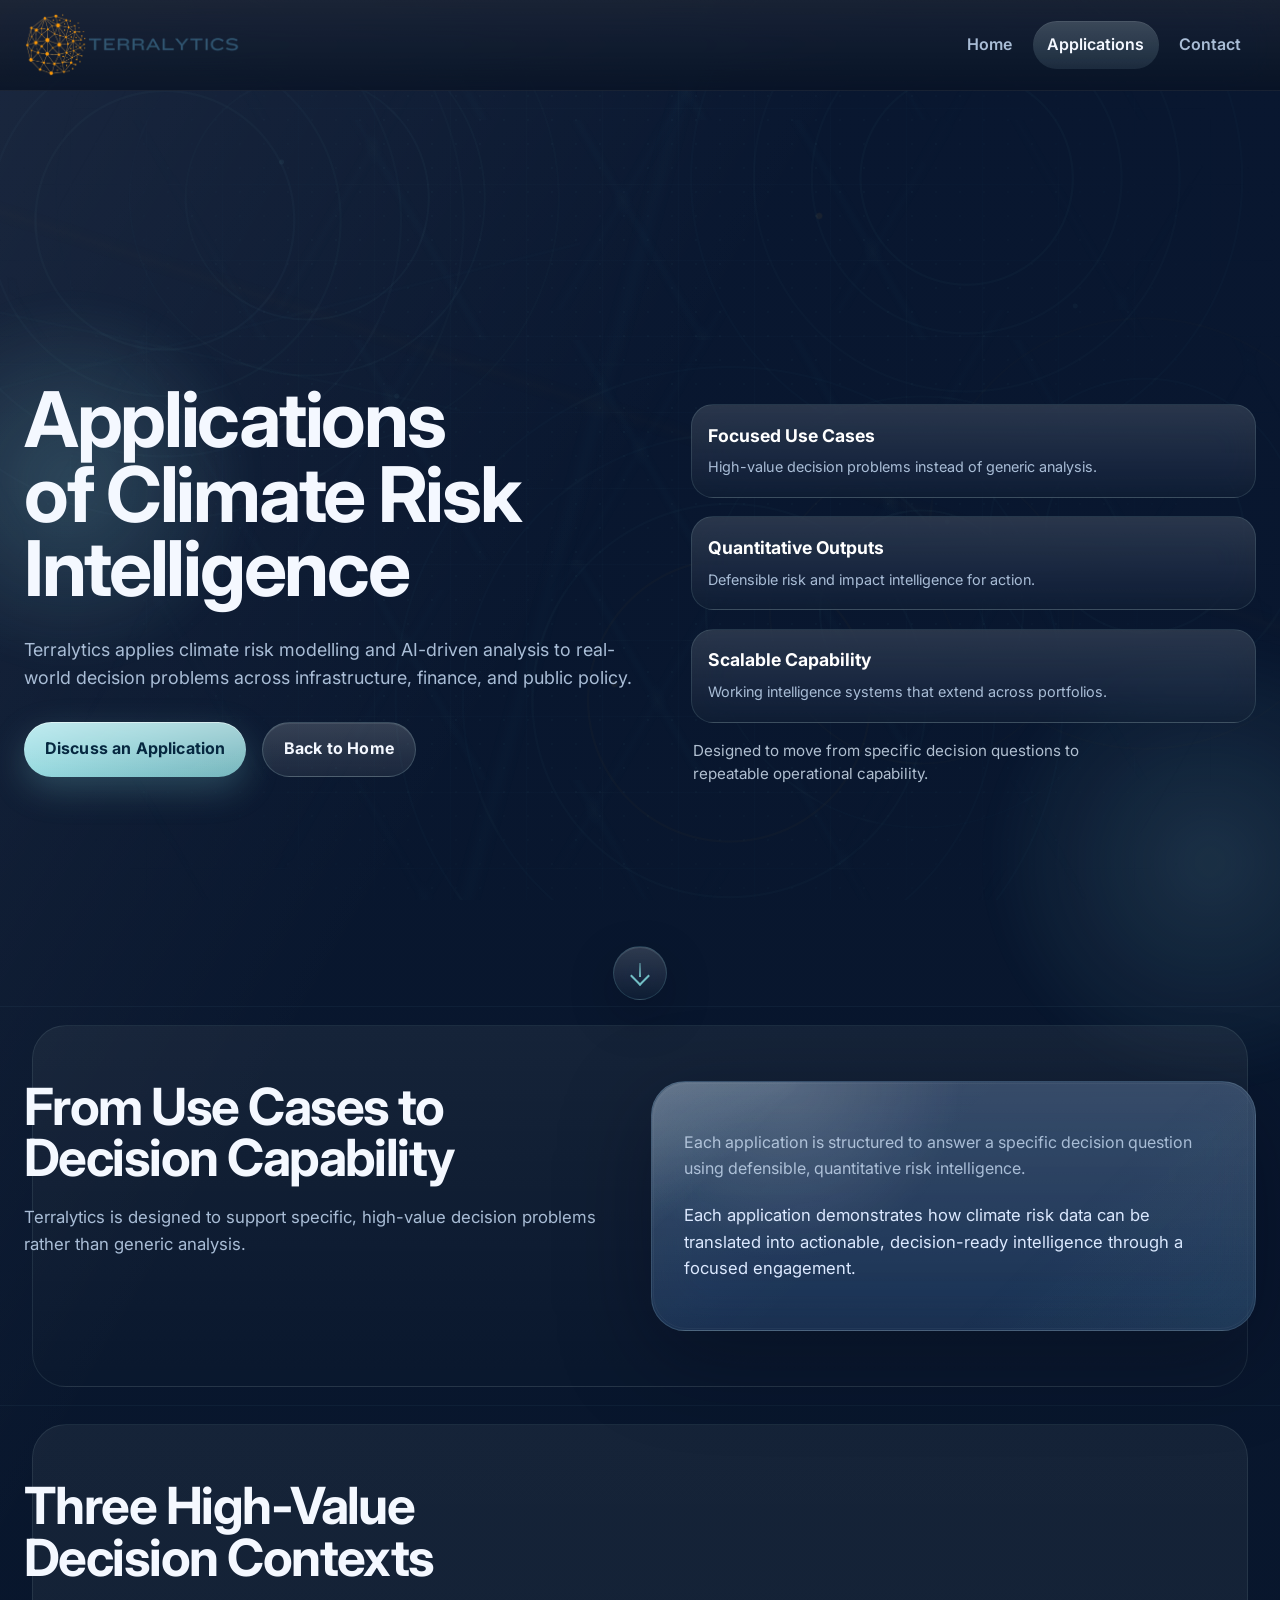
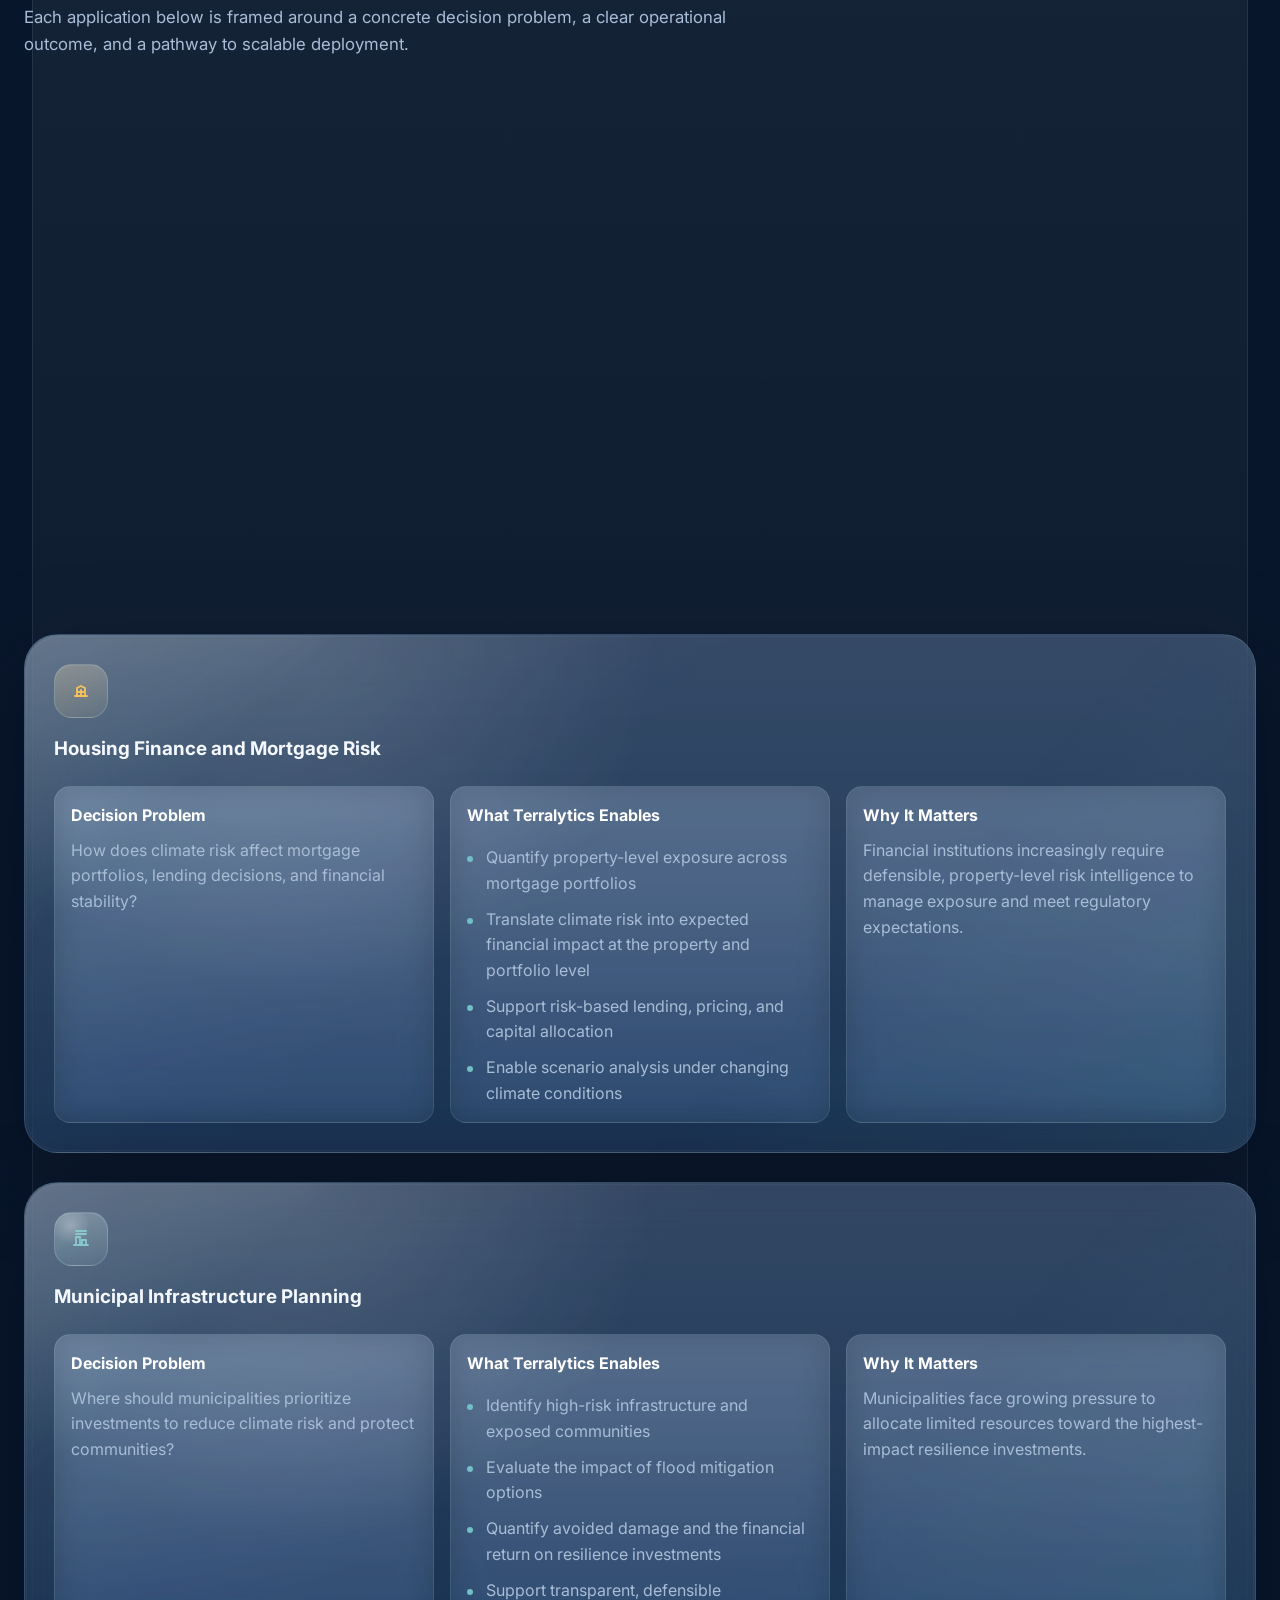
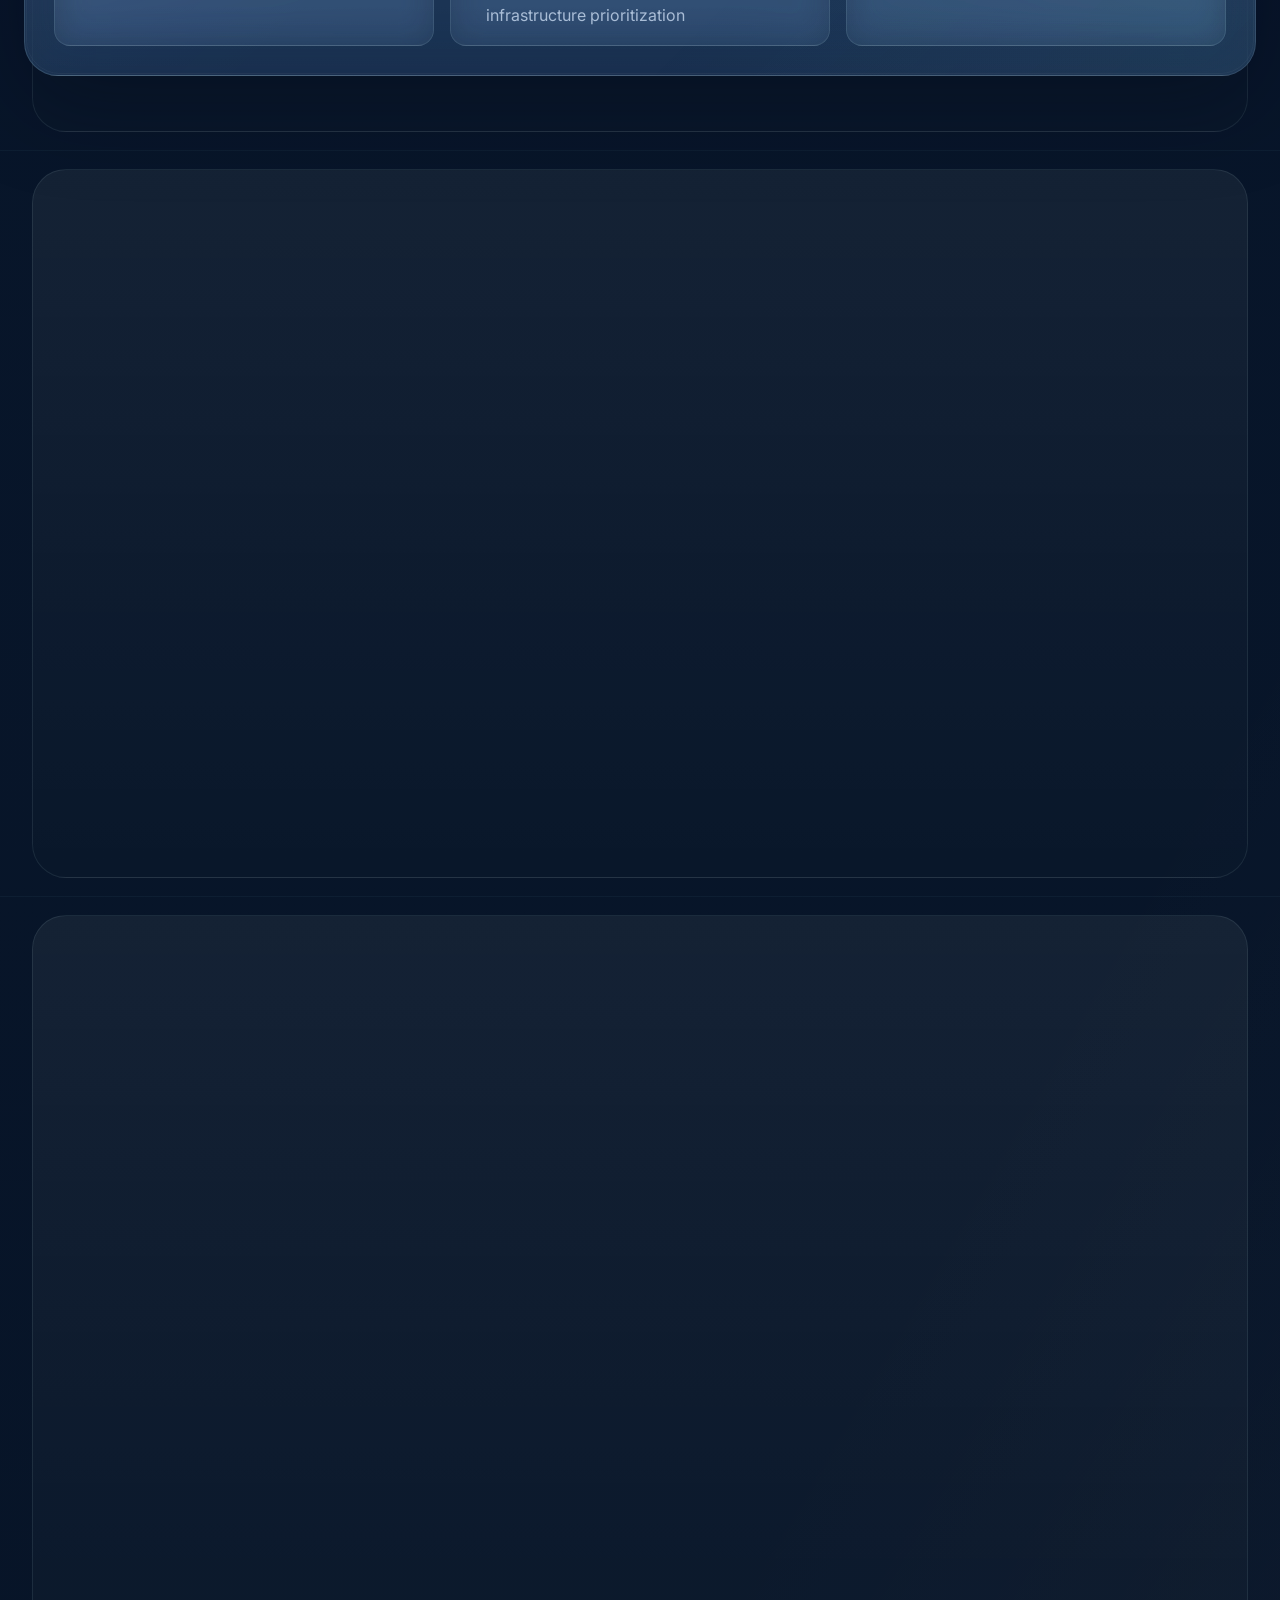
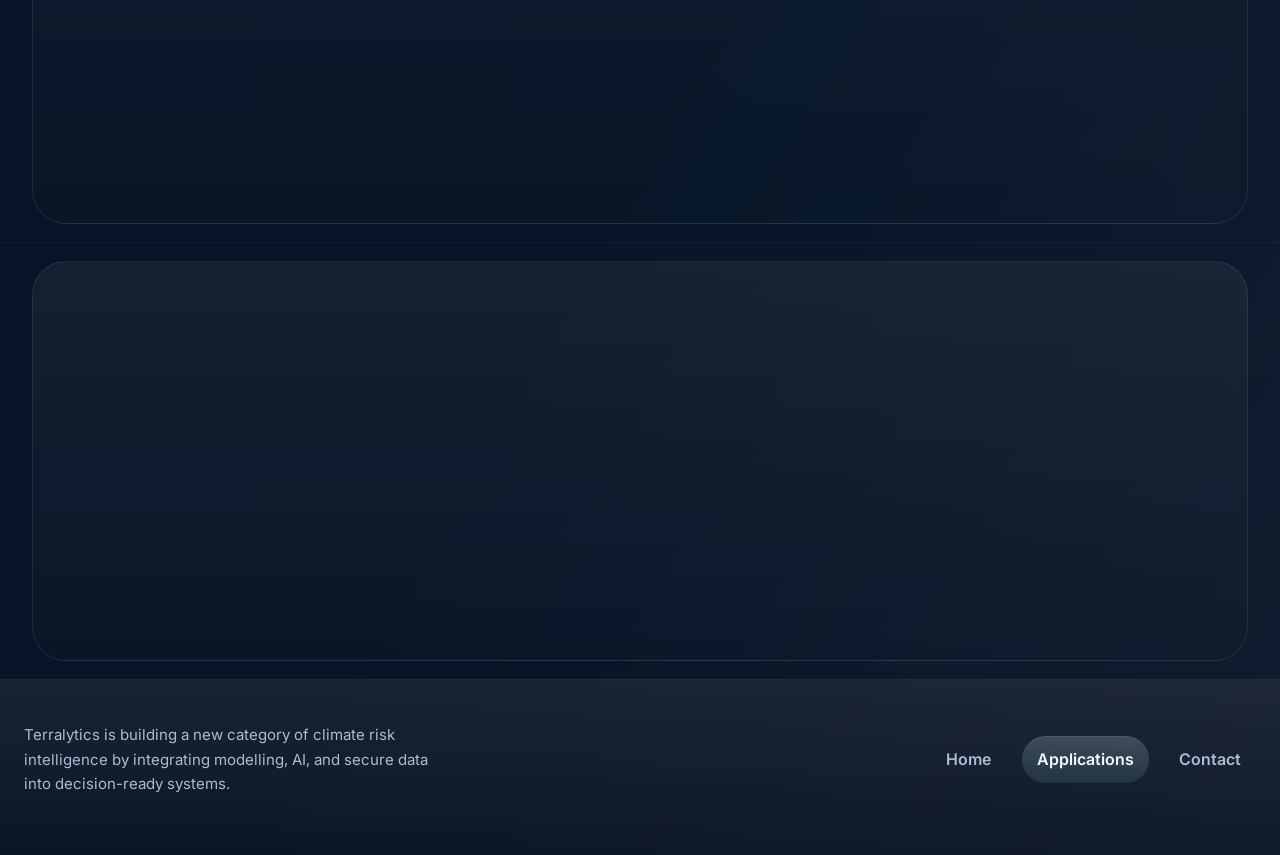
==== applications.html @ a2aeebab "Update site structure" ====
<!DOCTYPE html>
<html lang="en">
  <head>
    <meta charset="UTF-8" />
    <meta name="viewport" content="width=device-width, initial-scale=1.0" />
    <title>Terralytics | Applications</title>
    <meta
      name="description"
      content="Applications of climate risk intelligence across infrastructure, finance, and public policy."
    />
    <link rel="preconnect" href="https://fonts.googleapis.com" />
    <link rel="preconnect" href="https://fonts.gstatic.com" crossorigin />
    <link
      href="https://fonts.googleapis.com/css2?family=Inter:wght@400;500;600;700;800&display=swap"
      rel="stylesheet"
    />
    <link rel="stylesheet" href="assets/css/style.css" />
  </head>
  <body data-page="applications">
    <div class="page-shell">
      <div data-site-header></div>
      <main id="main-content">
        <section class="section hero">
          <div class="container hero-grid applications-hero-grid">
            <div class="hero-copy stack-lg reveal">
              <h1 class="section-title wide">Applications of Climate Risk Intelligence</h1>
              <p class="lead hero-lede">
                Terralytics applies climate risk modelling and AI-driven analysis to real-world decision
                problems across infrastructure, finance, and public policy.
              </p>
              <div class="button-row">
                <a class="cta-button" href="contact.html">Discuss an Application</a>
                <a class="secondary-button" href="index.html">Back to Home</a>
              </div>
            </div>
            <div class="applications-bubble-stack reveal" aria-label="Applications overview">
              <div class="applications-bubble-list">
                <article class="hero-stat applications-bubble applications-bubble-primary">
                  <strong>Focused Use Cases</strong>
                  <span>High-value decision problems instead of generic analysis.</span>
                </article>
                <article class="hero-stat applications-bubble">
                  <strong>Quantitative Outputs</strong>
                  <span>Defensible risk and impact intelligence for action.</span>
                </article>
                <article class="hero-stat applications-bubble">
                  <strong>Scalable Capability</strong>
                  <span>Working intelligence systems that extend across portfolios.</span>
                </article>
              </div>
              <div class="applications-bubble-footer">
                <p class="applications-hero-caption">
                  Designed to move from specific decision questions to repeatable operational capability.
                </p>
              </div>
            </div>
          </div>
          <a class="scroll-cue" href="#applications-detail" aria-label="Scroll to explore more content"></a>
        </section>

        <section class="section" id="applications-detail">
          <div class="container grid-2">
            <div class="stack-md reveal">
              <h2 class="section-title wide">From Use Cases to Decision Capability</h2>
              <p class="section-subtitle">
                Terralytics is designed to support specific, high-value decision problems rather than
                generic analysis.
              </p>
            </div>
            <div class="panel reveal stack-md">
              <p class="copy">
                Each application is structured to answer a specific decision question using defensible,
                quantitative risk intelligence.
              </p>
              <p class="highlight-line">
                Each application demonstrates how climate risk data can be translated into actionable,
                decision-ready intelligence through a focused engagement.
              </p>
            </div>
          </div>
        </section>

        <section class="section">
          <div class="container stack-lg">
            <div class="stack-md reveal">
              <h2 class="section-title wide">Three High-Value Decision Contexts</h2>
              <p class="section-subtitle">
                Each application below is framed around a concrete decision problem, a clear operational
                outcome, and a pathway to scalable deployment.
              </p>
            </div>

            <article class="card application-block reveal" id="application-cases">
              <div class="card-icon" aria-hidden="true">
                <svg viewBox="0 0 24 24">
                  <path d="M12 4l7 3v5c0 4.5-2.8 7.2-7 8.8C7.8 19.2 5 16.5 5 12V7z" />
                  <path d="M9 12l2 2 4-4" />
                </svg>
              </div>
              <h3>Arctic Defence Infrastructure</h3>
              <div class="application-meta">
                <div class="meta-panel">
                  <strong>Decision Problem</strong>
                  <p>How exposed are critical northern assets to climate risk, and where should resilience investments be prioritized?</p>
                </div>
                <div class="meta-panel">
                  <strong>What Terralytics Enables</strong>
                  <ul>
                    <li>Assess climate and flood risk to defence infrastructure such as airstrips, radar, and logistics assets</li>
                    <li>Quantify expected damage and operational disruption</li>
                    <li>Evaluate the impact of protective measures and infrastructure upgrades</li>
                    <li>Prioritize investments based on mission continuity and risk reduction</li>
                  </ul>
                </div>
                <div class="meta-panel">
                  <strong>Why It Matters</strong>
                  <p>Climate risk directly affects operational readiness and the reliability of northern infrastructure.</p>
                </div>
              </div>
            </article>

            <article class="card application-block reveal">
              <div class="card-icon" aria-hidden="true">
                <svg viewBox="0 0 24 24">
                  <path d="M6 17h12" />
                  <path d="M8 17V9l4-2 4 2v8" />
                  <path d="M12 11v6" />
                  <path d="M9.5 13h5" />
                </svg>
              </div>
              <h3>Housing Finance and Mortgage Risk</h3>
              <div class="application-meta">
                <div class="meta-panel">
                  <strong>Decision Problem</strong>
                  <p>How does climate risk affect mortgage portfolios, lending decisions, and financial stability?</p>
                </div>
                <div class="meta-panel">
                  <strong>What Terralytics Enables</strong>
                  <ul>
                    <li>Quantify property-level exposure across mortgage portfolios</li>
                    <li>Translate climate risk into expected financial impact at the property and portfolio level</li>
                    <li>Support risk-based lending, pricing, and capital allocation</li>
                    <li>Enable scenario analysis under changing climate conditions</li>
                  </ul>
                </div>
                <div class="meta-panel">
                  <strong>Why It Matters</strong>
                  <p>Financial institutions increasingly require defensible, property-level risk intelligence to manage exposure and meet regulatory expectations.</p>
                </div>
              </div>
            </article>

            <article class="card application-block reveal">
              <div class="card-icon" aria-hidden="true">
                <svg viewBox="0 0 24 24">
                  <path d="M5 18h14" />
                  <path d="M7 18v-8h4v8" />
                  <path d="M13 18v-5h4v5" />
                  <path d="M7 7h10" />
                  <path d="M7 4h10" />
                </svg>
              </div>
              <h3>Municipal Infrastructure Planning</h3>
              <div class="application-meta">
                <div class="meta-panel">
                  <strong>Decision Problem</strong>
                  <p>Where should municipalities prioritize investments to reduce climate risk and protect communities?</p>
                </div>
                <div class="meta-panel">
                  <strong>What Terralytics Enables</strong>
                  <ul>
                    <li>Identify high-risk infrastructure and exposed communities</li>
                    <li>Evaluate the impact of flood mitigation options</li>
                    <li>Quantify avoided damage and the financial return on resilience investments</li>
                    <li>Support transparent, defensible infrastructure prioritization</li>
                  </ul>
                </div>
                <div class="meta-panel">
                  <strong>Why It Matters</strong>
                  <p>Municipalities face growing pressure to allocate limited resources toward the highest-impact resilience investments.</p>
                </div>
              </div>
            </article>
          </div>
        </section>

        <section class="section">
          <div class="container grid-2">
            <div class="stack-md reveal">
              <h2 class="section-title wide">Delivered Through Focused Engagements</h2>
              <p class="section-subtitle">
                Each application is implemented through a 90-day engagement designed to demonstrate a
                working decision-support capability.
              </p>
            </div>
            <div class="panel reveal">
              <div class="timeline-step">
                <div class="card-icon" aria-hidden="true">
                  <svg viewBox="0 0 24 24">
                    <path d="M5 12h14" />
                    <path d="M14 7l5 5-5 5" />
                  </svg>
                </div>
                <h3>Typical Structure</h3>
                <ul>
                  <li>Define a specific decision problem</li>
                  <li>Integrate relevant datasets including hazard, assets, and infrastructure</li>
                  <li>Generate risk and impact outputs</li>
                  <li>Deliver scenario analysis and decision-ready insights</li>
                </ul>
              </div>
              <div class="divider" style="margin: 1.4rem 0;"></div>
              <p class="copy"><strong style="color: white;">Output:</strong> A repeatable intelligence capability that can be scaled across portfolios, regions, or asset classes.</p>
              <p class="copy" style="margin-top: 1rem;">
                This moves organizations from analysis to implementation by embedding risk intelligence
                directly into planning and investment processes.
              </p>
            </div>
          </div>
        </section>

        <section class="section">
          <div class="container stack-lg">
            <div class="stack-md reveal">
              <h2 class="section-title wide">Extensible Across Sectors</h2>
              <p class="section-subtitle">
                The Terralytics platform can be applied wherever climate risk affects financial exposure or
                operational resilience.
              </p>
            </div>
            <div class="grid-3">
              <article class="card audience-card reveal">
                <h3>Insurance and Portfolio Management</h3>
                <p>Support underwriting, accumulation management, and portfolio oversight with defensible exposure intelligence.</p>
              </article>
              <article class="card audience-card reveal">
                <h3>Utility and Energy Infrastructure</h3>
                <p>Strengthen planning for critical networks, infrastructure resilience, and capital prioritization.</p>
              </article>
              <article class="card audience-card reveal">
                <h3>Real Estate Investment and Development</h3>
                <p>Bring property-level climate risk insight into investment, acquisition, and development decisions.</p>
              </article>
              <article class="card audience-card reveal">
                <h3>Federal Risk Assessment and Disclosure</h3>
                <p>Translate climate exposure into repeatable intelligence for public-sector assessment and disclosure workflows.</p>
              </article>
              <article class="card audience-card reveal">
                <h3>Emergency Management and Resilience Planning</h3>
                <p>Help organizations prioritize resilience interventions and planning actions where exposure is highest.</p>
              </article>
            </div>
            <div class="panel reveal">
              <p class="copy">
                The same underlying capability can be adapted wherever climate risk affects assets,
                portfolios, infrastructure systems, or mission-critical operations.
              </p>
            </div>
          </div>
        </section>

        <section class="section compact">
          <div class="container">
            <div class="panel cta-band reveal">
              <div class="stack-md">
                <h2 class="section-title wide">Identify Your Application</h2>
                <p class="section-subtitle">
                  Terralytics works with partners to define and deliver applications tailored to their
                  specific decision needs.
                </p>
                <div class="button-row">
                  <a class="cta-button" href="contact.html">Discuss an Application</a>
                  <a class="text-link" href="index.html">Return home</a>
                </div>
              </div>
            </div>
          </div>
        </section>
      </main>
      <div data-site-footer></div>
    </div>
    <script type="module" src="assets/js/main.js"></script>
  </body>
</html>
---- assets/css/style.css ----
:root {
  --bg: #0a1d3b;
  --bg-deep: #08152d;
  --bg-soft: rgba(16, 38, 74, 0.72);
  --surface: rgba(25, 58, 103, 0.42);
  --surface-strong: rgba(14, 34, 66, 0.72);
  --surface-light: rgba(114, 191, 197, 0.12);
  --border: rgba(198, 241, 244, 0.18);
  --border-strong: rgba(198, 241, 244, 0.3);
  --text: #f4f8ff;
  --muted: #a9bdd6;
  --primary: #72bfc5;
  --secondary: #22c55e;
  --highlight: #f5b83e;
  --shadow: 0 26px 90px rgba(0, 7, 20, 0.34);
  --shadow-soft: 0 16px 48px rgba(0, 7, 20, 0.22);
  --radius-lg: 34px;
  --radius-md: 24px;
  --radius-sm: 18px;
  --container: 1320px;
  --header-height: 90px;
  --transition: 240ms ease;
}

* {
  box-sizing: border-box;
}

html {
  scroll-behavior: smooth;
}

body {
  margin: 0;
  min-width: 320px;
  color: var(--text);
  background:
    radial-gradient(circle at 10% 12%, rgba(155, 235, 240, 0.34), transparent 0 22%),
    radial-gradient(circle at 82% 8%, rgba(245, 184, 62, 0.18), transparent 0 18%),
    radial-gradient(circle at 88% 82%, rgba(114, 191, 197, 0.16), transparent 0 22%),
    radial-gradient(circle at 54% 42%, rgba(255, 255, 255, 0.08), transparent 0 32%),
    radial-gradient(circle at 24% 76%, rgba(114, 191, 197, 0.1), transparent 0 26%),
    linear-gradient(120deg, rgba(255, 255, 255, 0.07) 0, transparent 20%, transparent 76%, rgba(255, 255, 255, 0.035) 100%),
    linear-gradient(180deg, #091730 0%, #08162b 44%, #071427 100%);
  font-family: "Inter", "Segoe UI", sans-serif;
  line-height: 1.6;
}

body::before {
  content: "";
  position: fixed;
  inset: 0;
  pointer-events: none;
  background-image:
    linear-gradient(rgba(114, 191, 197, 0.036) 1px, transparent 1px),
    linear-gradient(90deg, rgba(114, 191, 197, 0.036) 1px, transparent 1px),
    radial-gradient(circle, rgba(114, 191, 197, 0.05) 1.2px, transparent 1.2px),
    linear-gradient(60deg, transparent 0 47%, rgba(114, 191, 197, 0.03) 50%, transparent 53%),
    linear-gradient(120deg, transparent 0 47%, rgba(114, 191, 197, 0.024) 50%, transparent 53%),
    radial-gradient(circle at 24% 22%, transparent 0 120px, rgba(114, 191, 197, 0.07) 121px 122px, transparent 123px 176px, rgba(114, 191, 197, 0.055) 177px 178px, transparent 179px 250px, rgba(114, 191, 197, 0.04) 251px 252px, transparent 253px),
    radial-gradient(circle at 72% 68%, transparent 0 100px, rgba(114, 191, 197, 0.06) 101px 102px, transparent 103px 150px, rgba(245, 184, 62, 0.035) 151px 152px, transparent 153px 214px, rgba(114, 191, 197, 0.04) 215px 216px, transparent 217px);
  background-size: 76px 76px, 76px 76px, 24px 24px, 220px 220px, 280px 280px, auto, auto;
  background-position: center, center, 12px 12px, center, center, center, center;
  mask-image: radial-gradient(circle at center, black 46%, transparent 92%);
  opacity: 0.62;
  animation: ambientGridDrift 30s linear infinite;
}

body::after {
  content: "";
  position: fixed;
  inset: 0;
  pointer-events: none;
  background:
    radial-gradient(circle at 18% 24%, rgba(195, 243, 246, 0.18), transparent 0 16%),
    radial-gradient(circle at 72% 20%, rgba(170, 234, 240, 0.16), transparent 0 18%),
    radial-gradient(circle at 68% 72%, rgba(245, 184, 62, 0.1), transparent 0 12%),
    radial-gradient(circle at 48% 50%, rgba(255, 255, 255, 0.06), transparent 0 20%),
    radial-gradient(circle at 34% 78%, rgba(114, 191, 197, 0.08), transparent 0 16%);
  mix-blend-mode: screen;
  opacity: 1;
  animation: ambientGlowFloat 18s ease-in-out infinite alternate;
}

img {
  max-width: 100%;
  display: block;
}

a {
  color: inherit;
  text-decoration: none;
}

a:focus-visible,
button:focus-visible,
input:focus-visible,
textarea:focus-visible,
select:focus-visible {
  outline: 2px solid rgba(114, 191, 197, 0.92);
  outline-offset: 3px;
}

button,
input,
textarea,
select {
  font: inherit;
}

.page-shell {
  position: relative;
  overflow: clip;
}

.page-shell::before,
.page-shell::after {
  content: "";
  position: absolute;
  inset: auto;
  pointer-events: none;
  border-radius: 999px;
  filter: blur(18px);
  opacity: 0.9;
}

.page-shell::before {
  top: 180px;
  left: -120px;
  width: 380px;
  height: 380px;
  background: radial-gradient(circle, rgba(155, 235, 240, 0.22), transparent 70%);
  animation: ambientOrbFloat 16s ease-in-out infinite alternate;
}

.page-shell::after {
  right: -160px;
  top: 520px;
  width: 460px;
  height: 460px;
  background: radial-gradient(circle, rgba(155, 235, 240, 0.14), transparent 72%);
  animation: ambientOrbFloatReverse 20s ease-in-out infinite alternate;
}

.page-shell .ambient-climate {
  position: fixed;
  inset: 0;
  z-index: 0;
  pointer-events: none;
  overflow: hidden;
}

.ambient-climate::before,
.ambient-climate::after {
  content: "";
  position: absolute;
  inset: 0;
}

.ambient-climate::before {
  opacity: 0.38;
  background-image:
    radial-gradient(circle at 18% 28%, transparent 0 110px, rgba(114, 191, 197, 0.1) 111px 112px, transparent 113px 150px, rgba(114, 191, 197, 0.09) 151px 152px, transparent 153px 202px, rgba(114, 191, 197, 0.08) 203px 204px, transparent 205px 256px, rgba(114, 191, 197, 0.07) 257px 258px, transparent 259px),
    radial-gradient(circle at 72% 24%, transparent 0 90px, rgba(114, 191, 197, 0.09) 91px 92px, transparent 93px 132px, rgba(114, 191, 197, 0.08) 133px 134px, transparent 135px 182px, rgba(114, 191, 197, 0.07) 183px 184px, transparent 185px 236px, rgba(114, 191, 197, 0.06) 237px 238px, transparent 239px),
    radial-gradient(circle at 56% 74%, transparent 0 120px, rgba(245, 184, 62, 0.07) 121px 122px, transparent 123px 168px, rgba(114, 191, 197, 0.08) 169px 170px, transparent 171px 228px, rgba(114, 191, 197, 0.06) 229px 230px, transparent 231px 286px, rgba(114, 191, 197, 0.06) 287px 288px, transparent 289px),
    radial-gradient(circle at 84% 58%, transparent 0 84px, rgba(114, 191, 197, 0.08) 85px 86px, transparent 87px 132px, rgba(114, 191, 197, 0.06) 133px 134px, transparent 135px 184px, rgba(245, 184, 62, 0.04) 185px 186px, transparent 187px),
    linear-gradient(105deg, transparent 0 46%, rgba(114, 191, 197, 0.05) 47%, transparent 48% 100%),
    linear-gradient(18deg, transparent 0 51%, rgba(245, 184, 62, 0.035) 52%, transparent 53% 100%);
  transform: scale(1.16);
  animation: contourDrift 28s ease-in-out infinite alternate;
}

.ambient-climate::after {
  opacity: 0.3;
  background-image:
    radial-gradient(circle at 22% 18%, rgba(114, 191, 197, 0.24) 0 2px, transparent 3px),
    radial-gradient(circle at 31% 44%, rgba(114, 191, 197, 0.18) 0 2px, transparent 3px),
    radial-gradient(circle at 64% 24%, rgba(245, 184, 62, 0.22) 0 2.4px, transparent 4px),
    radial-gradient(circle at 74% 58%, rgba(114, 191, 197, 0.18) 0 2px, transparent 3px),
    radial-gradient(circle at 48% 76%, rgba(245, 184, 62, 0.2) 0 2.4px, transparent 4px),
    radial-gradient(circle at 84% 34%, rgba(114, 191, 197, 0.16) 0 2px, transparent 3px),
    linear-gradient(12deg, transparent 0 26%, rgba(114, 191, 197, 0.08) 26.4%, transparent 26.9%, transparent 100%),
    linear-gradient(-14deg, transparent 0 46%, rgba(114, 191, 197, 0.06) 46.4%, transparent 46.9%, transparent 100%),
    linear-gradient(0deg, transparent 0 49%, rgba(114, 191, 197, 0.045) 49.4%, transparent 49.8%, transparent 100%);
  background-size: auto, auto, auto, auto, auto, auto, 460px 460px, 580px 580px, 720px 720px;
  background-repeat: no-repeat;
  animation: topoSweep 22s linear infinite;
}

.container {
  width: min(calc(100% - 3rem), var(--container));
  margin: 0 auto;
}

.section {
  position: relative;
  padding: 74px 0;
}

.section.compact {
  padding: 60px 0;
}

.section:first-of-type {
  padding-top: calc(var(--header-height) + 10px);
}

.section + .section {
  border-top: 1px solid rgba(114, 191, 197, 0.06);
}

.section .container {
  position: relative;
  z-index: 1;
}

.section:not(.hero):not(.contact-page-intro)::before {
  content: "";
  position: absolute;
  inset: 18px 2rem;
  border-radius: 34px;
  background:
    linear-gradient(180deg, rgba(255, 255, 255, 0.06), rgba(255, 255, 255, 0.012)),
    rgba(7, 19, 38, 0.12);
  border: 1px solid rgba(198, 241, 244, 0.09);
  pointer-events: none;
}

.eyebrow {
  display: inline-flex;
  align-items: center;
  gap: 0.65rem;
  margin-bottom: 1rem;
  color: var(--primary);
  font-size: 0.82rem;
  font-weight: 700;
  letter-spacing: 0.16em;
  text-transform: uppercase;
}

.eyebrow::before {
  content: "";
  width: 42px;
  height: 1px;
  background: linear-gradient(90deg, transparent, var(--highlight));
}

.section-title {
  margin: 0;
  max-width: 12ch;
  font-size: clamp(2rem, 4vw, 3.6rem);
  line-height: 1;
  letter-spacing: -0.03em;
}

.section-title.wide {
  max-width: 16ch;
}

.section-subtitle,
.lead,
.copy,
.list {
  color: var(--muted);
}

.section-subtitle,
.lead {
  max-width: 66ch;
  font-size: 1.05rem;
}

.copy {
  font-size: 1rem;
}

.grid-2,
.grid-3,
.grid-4 {
  display: grid;
  gap: 1.4rem;
}

.grid-2 {
  grid-template-columns: repeat(2, minmax(0, 1fr));
}

.grid-3 {
  grid-template-columns: repeat(3, minmax(0, 1fr));
}

.grid-4 {
  grid-template-columns: repeat(4, minmax(0, 1fr));
}

.stack-sm > * + * {
  margin-top: 0.9rem;
}

.stack-md > * + * {
  margin-top: 1.3rem;
}

.stack-lg > * + * {
  margin-top: 1.8rem;
}

.panel,
.card,
.timeline-step,
.contact-form,
.visual-panel {
  position: relative;
  background:
    linear-gradient(180deg, rgba(255, 255, 255, 0.14), rgba(255, 255, 255, 0.03)),
    linear-gradient(135deg, rgba(175, 236, 241, 0.07), rgba(255, 255, 255, 0.015) 42%, rgba(255, 255, 255, 0.02)),
    var(--surface);
  border: 1px solid rgba(198, 241, 244, 0.14);
  border-radius: var(--radius-lg);
  box-shadow: var(--shadow);
  backdrop-filter: blur(28px) saturate(140%);
  -webkit-backdrop-filter: blur(28px) saturate(140%);
  transition:
    transform var(--transition),
    border-color var(--transition),
    box-shadow var(--transition),
    background-color var(--transition);
  transform: translate3d(0, 0, 0);
}

.panel::before,
.card::before,
.visual-panel::before {
  content: "";
  position: absolute;
  inset: 0;
  border-radius: inherit;
  background:
    linear-gradient(135deg, rgba(255, 255, 255, 0.18), transparent 18%, transparent 64%, rgba(114, 191, 197, 0.06)),
    radial-gradient(circle at 22% 0%, rgba(255, 255, 255, 0.14), transparent 34%);
  pointer-events: none;
}

.panel::after,
.card::after,
.visual-panel::after {
  content: "";
  position: absolute;
  inset: 1px;
  border-radius: inherit;
  border: 1px solid rgba(255, 255, 255, 0.04);
  pointer-events: none;
}

.card,
.timeline-step,
.contact-form {
  padding: 1.5rem;
}

.panel {
  padding: 2rem;
}

.visual-panel {
  min-height: 100%;
  padding: 2rem;
  overflow: hidden;
}

.divider {
  width: 100%;
  height: 1px;
  background: linear-gradient(90deg, transparent, rgba(245, 184, 62, 0.45), transparent);
}

.button-row {
  display: flex;
  flex-wrap: wrap;
  gap: 1rem;
}

.cta-button,
.secondary-button,
.text-link,
.nav-link,
.application-link {
  transition:
    transform var(--transition),
    border-color var(--transition),
    background-color var(--transition),
    color var(--transition),
    opacity var(--transition),
    box-shadow var(--transition);
}

.cta-button,
.secondary-button {
  display: inline-flex;
  align-items: center;
  justify-content: center;
  min-height: 50px;
  padding: 0.86rem 1.3rem;
  border-radius: 999px;
  font-weight: 700;
  letter-spacing: 0.01em;
}

.cta-button {
  color: #062840;
  background:
    linear-gradient(180deg, rgba(255, 255, 255, 0.4), rgba(255, 255, 255, 0.08)),
    linear-gradient(135deg, rgba(153, 227, 233, 0.98), rgba(114, 191, 197, 0.9));
  box-shadow:
    inset 0 1px 0 rgba(255, 255, 255, 0.5),
    0 12px 34px rgba(114, 191, 197, 0.28);
}

.cta-button:hover,
.cta-button:focus-visible {
  transform: translateY(-2px);
  box-shadow: 0 16px 34px rgba(114, 191, 197, 0.34);
}

.secondary-button {
  border: 1px solid rgba(198, 241, 244, 0.18);
  background:
    linear-gradient(180deg, rgba(255, 255, 255, 0.14), rgba(255, 255, 255, 0.03)),
    rgba(255, 255, 255, 0.035);
  box-shadow: inset 0 1px 0 rgba(255, 255, 255, 0.08);
  color: var(--text);
}

.secondary-button:hover,
.secondary-button:focus-visible,
.text-link:hover,
.text-link:focus-visible,
.application-link:hover,
.application-link:focus-visible {
  transform: translateY(-2px);
  border-color: rgba(245, 184, 62, 0.42);
  color: white;
}

.text-link,
.application-link {
  display: inline-flex;
  align-items: center;
  gap: 0.55rem;
  color: var(--primary);
  font-weight: 600;
}

.text-link::after,
.application-link::after {
  content: "→";
}

.site-header {
  position: fixed;
  top: 0;
  left: 0;
  right: 0;
  z-index: 50;
  border-bottom: 1px solid transparent;
  background:
    linear-gradient(180deg, rgba(255, 255, 255, 0.08), rgba(255, 255, 255, 0.015)),
    rgba(4, 14, 30, 0.76);
  backdrop-filter: blur(24px) saturate(145%);
  -webkit-backdrop-filter: blur(24px) saturate(145%);
}

.site-header.scrolled {
  border-bottom-color: rgba(114, 191, 197, 0.14);
  background:
    linear-gradient(180deg, rgba(255, 255, 255, 0.08), rgba(255, 255, 255, 0.015)),
    rgba(3, 12, 26, 0.88);
}

.header-inner {
  display: flex;
  align-items: center;
  justify-content: space-between;
  gap: 1rem;
  min-height: var(--header-height);
}

.brand {
  display: inline-flex;
  align-items: center;
  min-width: 0;
}

.brand img {
  width: clamp(132px, 17vw, 220px);
  height: auto;
}

.nav {
  display: flex;
  align-items: center;
  gap: 0.35rem;
}

.nav-link {
  padding: 0.68rem 0.92rem;
  border-radius: 999px;
  color: var(--muted);
  font-weight: 600;
}

.nav-link:hover,
.nav-link:focus-visible,
.nav-link.is-active {
  color: var(--text);
  background:
    linear-gradient(180deg, rgba(255, 255, 255, 0.14), rgba(255, 255, 255, 0.04)),
    rgba(114, 191, 197, 0.08);
  box-shadow: inset 0 1px 0 rgba(255, 255, 255, 0.08);
}

.mobile-toggle {
  display: none;
  width: 48px;
  height: 48px;
  border: 1px solid var(--border);
  border-radius: 14px;
  background: rgba(255, 255, 255, 0.04);
  color: var(--text);
}

.mobile-toggle span {
  display: block;
  width: 18px;
  height: 2px;
  margin: 4px auto;
  background: currentColor;
}

.sr-only {
  position: absolute;
  width: 1px;
  height: 1px;
  padding: 0;
  margin: -1px;
  overflow: hidden;
  clip: rect(0, 0, 0, 0);
  white-space: nowrap;
  border: 0;
}

.mobile-nav {
  display: none;
}

.hero {
  display: flex;
  align-items: stretch;
  min-height: min(860px, calc(100svh - 8px));
  margin-top: calc(var(--header-height) + 22px);
  padding-top: 0;
  padding-bottom: 34px;
  position: relative;
}

.hero-grid {
  display: grid;
  align-items: start;
  grid-template-columns: minmax(0, 1.05fr) minmax(360px, 0.95fr);
  gap: 2.6rem;
  min-height: min(760px, calc(100svh - var(--header-height) - 24px));
  padding-top: 0.35rem;
  position: relative;
}

.hero-copy {
  z-index: 1;
  padding: 0.15rem 0 2rem;
}

.home-hero-grid {
  align-items: center;
}

.home-hero-grid .hero-copy {
  padding-top: 1.2rem;
}

.hero-copy .section-title {
  max-width: 10ch;
  font-size: clamp(3rem, 6vw, 5.4rem);
  line-height: 0.97;
}

.hero-mark {
  display: inline-flex;
  align-items: center;
  gap: 0.9rem;
  margin-bottom: 0.5rem;
}

.hero-mark img {
  width: min(100%, 420px);
}

.hero-visual {
  display: grid;
  gap: 1rem;
  align-content: start;
  min-height: 0;
  padding: 0;
  max-width: 620px;
  margin-left: auto;
}

.hero-signal-stack {
  padding-top: 3.9rem;
}

.hero-visual-stage {
  position: relative;
  min-height: 390px;
  border-radius: 30px;
  box-shadow: var(--shadow);
  border: 1px solid rgba(114, 191, 197, 0.1);
  background:
    linear-gradient(180deg, rgba(255, 255, 255, 0.14), rgba(255, 255, 255, 0.03)),
    linear-gradient(180deg, rgba(255, 255, 255, 0.1), rgba(255, 255, 255, 0.02)),
    rgba(12, 29, 56, 0.26);
  backdrop-filter: blur(28px) saturate(140%);
  -webkit-backdrop-filter: blur(28px) saturate(140%);
  overflow: hidden;
}

.hero-visual::before,
.hero-visual::after,
.hero-visual-stage::before,
.hero-visual-stage::after {
  content: "";
  position: absolute;
  border-radius: 999px;
  filter: blur(8px);
}

.hero-visual::before {
  inset: auto 10% 16% auto;
  width: 180px;
  height: 180px;
  background: radial-gradient(circle, rgba(114, 191, 197, 0.18), transparent 66%);
}

.hero-visual::after {
  inset: 14% auto auto 8%;
  width: 120px;
  height: 120px;
  background: radial-gradient(circle, rgba(245, 184, 62, 0.16), transparent 70%);
}

.hero-visual-stage::before {
  inset: auto auto 8% 10%;
  width: 180px;
  height: 180px;
  background: radial-gradient(circle, rgba(114, 191, 197, 0.14), transparent 68%);
}

.hero-visual-stage::after {
  inset: 16% 10% auto auto;
  width: 140px;
  height: 140px;
  background: radial-gradient(circle, rgba(245, 184, 62, 0.08), transparent 70%);
}

.hero-orbit {
  position: absolute;
  inset: 10% 9%;
  border-radius: 32px;
  border: 1px solid rgba(114, 191, 197, 0.14);
  background:
    linear-gradient(180deg, rgba(114, 191, 197, 0.1), rgba(255, 255, 255, 0.01)),
    radial-gradient(circle at 18% 22%, rgba(245, 184, 62, 0.16), transparent 20%),
    radial-gradient(circle at 72% 74%, rgba(114, 191, 197, 0.14), transparent 24%),
    radial-gradient(circle at 52% 52%, transparent 0 92px, rgba(114, 191, 197, 0.08) 93px 94px, transparent 95px 142px, rgba(114, 191, 197, 0.06) 143px 144px, transparent 145px 196px, rgba(114, 191, 197, 0.05) 197px 198px, transparent 199px),
    rgba(5, 14, 28, 0.34);
  overflow: hidden;
}

.hero-orbit::before {
  content: "";
  position: absolute;
  inset: 8%;
  border-radius: 24px;
  border: 1px solid rgba(114, 191, 197, 0.12);
}

.hero-orbit::after {
  content: "";
  position: absolute;
  inset: 16% auto auto 12%;
  width: 48%;
  height: 48%;
  border-radius: 999px;
  border: 1px solid rgba(114, 191, 197, 0.08);
}

.hero-stat-grid {
  position: relative;
  display: grid;
  gap: 1.15rem;
  max-width: 620px;
  margin-left: auto;
}

.hero-signal-stack .hero-stat-grid {
  width: min(100%, 560px);
}

.home-hero-grid .hero-signal-stack {
  padding-top: 7.25rem;
  width: 100%;
}

.home-hero-grid .hero-stat-grid {
  width: min(100%, 540px);
  gap: 1rem;
}

.hero-signal-card {
  min-height: 0;
}

.applications-hero-visual {
  grid-template-rows: minmax(330px, 1fr) auto;
}

.applications-hero-grid {
  align-items: center;
}

.applications-bubble-stack {
  display: flex;
  flex-direction: column;
  width: min(100%, 680px);
  max-width: 620px;
  margin-left: auto;
  padding: 0.35rem 0;
}

.applications-bubble-list {
  display: grid;
  gap: 1.15rem;
}

.applications-bubble {
  width: 100%;
  min-height: 0;
  padding: 1.3rem 1.45rem 1.35rem;
  border-radius: 36px;
  display: flex;
  flex-direction: column;
  justify-content: center;
}

.applications-bubble:nth-child(1) {
  align-self: stretch;
}

.applications-bubble:nth-child(2) {
  align-self: stretch;
}

.applications-bubble:nth-child(3) {
  align-self: stretch;
}

.applications-bubble-primary {
  min-height: 0;
}

.applications-card-kicker {
  display: inline-block;
  margin-bottom: 0.7rem;
  color: var(--primary);
  font-size: 0.78rem;
  font-weight: 700;
  letter-spacing: 0.14em;
  text-transform: uppercase;
}

.applications-hero-caption {
  margin: 0;
  color: rgba(214, 228, 244, 0.82);
  font-size: 0.95rem;
  line-height: 1.55;
  max-width: 44ch;
}

.applications-bubble-footer {
  margin-top: 1rem;
  padding: 0 0.15rem;
}

.hero-stat {
  min-height: 100%;
  padding: 1.05rem 1rem 1.15rem;
  border-radius: 22px;
  background:
    linear-gradient(180deg, rgba(255, 255, 255, 0.14), rgba(255, 255, 255, 0.03)),
    rgba(8, 21, 40, 0.46);
  border: 1px solid rgba(198, 241, 244, 0.12);
  backdrop-filter: blur(18px) saturate(130%);
  -webkit-backdrop-filter: blur(18px) saturate(130%);
}

.hero-stat strong {
  display: block;
  margin-bottom: 0.35rem;
  color: white;
  font-size: 1.1rem;
}

.hero-stat span {
  color: var(--muted);
  font-size: 0.9rem;
}

.hero-lede {
  max-width: 64ch;
  font-size: 1.12rem;
}

.hero-shell {
  position: relative;
}

.scroll-cue {
  position: absolute;
  left: 50%;
  bottom: 6px;
  z-index: 3;
  width: 54px;
  height: 54px;
  border-radius: 999px;
  border: 1px solid rgba(114, 191, 197, 0.2);
  background:
    linear-gradient(180deg, rgba(255, 255, 255, 0.16), rgba(255, 255, 255, 0.03)),
    rgba(8, 21, 40, 0.36);
  box-shadow:
    inset 0 1px 0 rgba(255, 255, 255, 0.1),
    var(--shadow-soft);
  backdrop-filter: blur(18px) saturate(130%);
  -webkit-backdrop-filter: blur(18px) saturate(130%);
  transform: translateX(-50%);
}

.scroll-cue:hover,
.scroll-cue:focus-visible {
  border-color: rgba(114, 191, 197, 0.4);
  background: rgba(8, 21, 40, 0.82);
}

.scroll-cue::before,
.scroll-cue::after {
  content: "";
  position: absolute;
  left: 50%;
}

.scroll-cue::before {
  top: 16px;
  width: 2px;
  height: 14px;
  background: linear-gradient(180deg, rgba(114, 191, 197, 0.4), rgba(114, 191, 197, 0.95));
  transform: translateX(-50%);
}

.scroll-cue::after {
  top: 22px;
  width: 12px;
  height: 12px;
  border-right: 2px solid var(--primary);
  border-bottom: 2px solid var(--primary);
  transform: translateX(-50%) rotate(45deg);
  animation: bounceDown 1.5s infinite;
}

@keyframes bounceDown {
  0%,
  20%,
  50%,
  80%,
  100% {
    transform: translateX(-50%) rotate(45deg) translateY(0);
  }

  40% {
    transform: translateX(-50%) rotate(45deg) translateY(4px);
  }

  60% {
    transform: translateX(-50%) rotate(45deg) translateY(2px);
  }
}

@keyframes ambientGridDrift {
  from {
    background-position: center, center, 12px 12px, center, center;
  }

  to {
    background-position: 24px 18px, 24px 18px, 36px 24px, 40px 0, -28px 32px;
  }
}

@keyframes ambientGlowFloat {
  0% {
    transform: translate3d(0, 0, 0) scale(1);
    opacity: 0.7;
  }

  100% {
    transform: translate3d(-1.5%, 2%, 0) scale(1.04);
    opacity: 0.9;
  }
}

@keyframes ambientOrbFloat {
  0% {
    transform: translate3d(0, 0, 0);
  }

  100% {
    transform: translate3d(32px, -18px, 0);
  }
}

@keyframes ambientOrbFloatReverse {
  0% {
    transform: translate3d(0, 0, 0);
  }

  100% {
    transform: translate3d(-30px, 22px, 0);
  }
}

@keyframes contourDrift {
  0% {
    transform: translate3d(0, 0, 0) scale(1.08);
  }

  100% {
    transform: translate3d(1.5%, -2%, 0) scale(1.12);
  }
}

@keyframes topoSweep {
  0% {
    transform: translate3d(0, 0, 0);
    opacity: 0.18;
  }

  50% {
    transform: translate3d(1.5%, -0.8%, 0);
    opacity: 0.26;
  }

  100% {
    transform: translate3d(-1%, 1.2%, 0);
    opacity: 0.2;
  }
}

.node-map {
  position: absolute;
  inset: 16% 12% 24% 12%;
}

.node-map span {
  position: absolute;
  width: 8px;
  height: 8px;
  border-radius: 999px;
  background: rgba(114, 191, 197, 0.85);
  box-shadow: 0 0 16px rgba(114, 191, 197, 0.24);
}

.node-map span::after {
  content: "";
  position: absolute;
  top: 50%;
  left: 50%;
  width: 88px;
  height: 1px;
  transform-origin: left center;
  background: linear-gradient(90deg, rgba(114, 191, 197, 0.5), transparent);
}

.node-map .highlight {
  width: 12px;
  height: 12px;
  background: var(--highlight);
  box-shadow: 0 0 18px rgba(245, 184, 62, 0.35);
}

.decision-flow {
  display: grid;
  gap: 1rem;
  grid-template-columns: repeat(3, minmax(0, 1fr));
}

.decision-step {
  position: relative;
  min-height: 100%;
  padding: 1.4rem;
  border-radius: var(--radius-md);
  background:
    linear-gradient(180deg, rgba(255, 255, 255, 0.14), rgba(255, 255, 255, 0.03)),
    rgba(255, 255, 255, 0.02);
  border: 1px solid rgba(198, 241, 244, 0.12);
  backdrop-filter: blur(18px) saturate(126%);
  -webkit-backdrop-filter: blur(18px) saturate(126%);
}

.decision-step.is-gap {
  background:
    linear-gradient(180deg, rgba(245, 184, 62, 0.08), rgba(245, 184, 62, 0.02)),
    rgba(255, 255, 255, 0.03);
  border-color: rgba(245, 184, 62, 0.22);
}

.decision-step h3,
.feature-card h3,
.use-case-card h3,
.audience-card h3,
.contact-card h3,
.timeline-step h3,
.application-block h3 {
  margin: 0 0 0.7rem;
  font-size: 1.18rem;
}

.decision-step p,
.feature-card p,
.use-case-card p,
.audience-card p,
.contact-card p,
.timeline-step p,
.application-block p,
.list {
  margin: 0;
  color: var(--muted);
}

.card-icon {
  display: inline-flex;
  align-items: center;
  justify-content: center;
  width: 54px;
  height: 54px;
  margin-bottom: 1rem;
  border-radius: 18px;
  background:
    radial-gradient(circle at 30% 24%, rgba(255, 255, 255, 0.26), transparent 36%),
    linear-gradient(180deg, rgba(255, 255, 255, 0.16), rgba(255, 255, 255, 0.04)),
    linear-gradient(135deg, rgba(114, 191, 197, 0.18), rgba(114, 191, 197, 0.04));
  border: 1px solid rgba(198, 241, 244, 0.18);
  color: var(--primary);
  font-size: 1.15rem;
  font-weight: 800;
  box-shadow: inset 0 1px 0 rgba(255, 255, 255, 0.06);
}

.card-icon svg {
  width: 24px;
  height: 24px;
  stroke: currentColor;
  fill: none;
  stroke-width: 1.8;
  stroke-linecap: round;
  stroke-linejoin: round;
}

.card-icon svg.fill-icon {
  fill: currentColor;
  stroke: none;
}

.feature-card ul,
.application-block ul,
.timeline-step ul,
.audience-list,
.deliverable-list,
.contact-meta {
  margin: 1rem 0 0;
  padding: 0;
  list-style: none;
}

.feature-card li,
.application-block li,
.timeline-step li,
.audience-list li,
.deliverable-list li,
.contact-meta li {
  position: relative;
  padding-left: 1.2rem;
  color: var(--muted);
}

.feature-card li + li,
.application-block li + li,
.timeline-step li + li,
.audience-list li + li,
.deliverable-list li + li,
.contact-meta li + li {
  margin-top: 0.65rem;
}

.feature-card li::before,
.application-block li::before,
.timeline-step li::before,
.audience-list li::before,
.deliverable-list li::before,
.contact-meta li::before {
  content: "";
  position: absolute;
  top: 0.7rem;
  left: 0;
  width: 6px;
  height: 6px;
  border-radius: 999px;
  background: var(--primary);
}

.feature-card:nth-child(2) .card-icon,
.timeline-step:nth-child(2) .card-icon,
.contact-card:nth-child(2) .card-icon {
  color: var(--secondary);
  background:
    linear-gradient(180deg, rgba(255, 255, 255, 0.14), rgba(255, 255, 255, 0.04)),
    linear-gradient(135deg, rgba(34, 197, 94, 0.18), rgba(34, 197, 94, 0.05));
}

.feature-card:nth-child(3) .card-icon,
.use-case-card:nth-child(3) .card-icon,
.application-block:nth-child(3) .card-icon {
  color: var(--highlight);
  background:
    linear-gradient(180deg, rgba(255, 255, 255, 0.14), rgba(255, 255, 255, 0.04)),
    linear-gradient(135deg, rgba(245, 184, 62, 0.18), rgba(245, 184, 62, 0.05));
}

.application-block,
.contact-card,
.audience-card {
  padding: 1.8rem;
  transition: transform var(--transition), border-color var(--transition), box-shadow var(--transition);
}

.feature-card,
.use-case-card,
.application-block,
.contact-card,
.audience-card,
.card,
.panel,
.timeline-step,
.contact-form,
.visual-panel {
  will-change: transform;
}

.card:hover,
.card.reveal.is-visible:hover {
  z-index: 3;
  transform: translate3d(0, -12px, 0);
  box-shadow: 0 42px 98px rgba(0, 10, 28, 0.5);
}

.feature-card:hover,
.feature-card.reveal.is-visible:hover,
.use-case-card:hover,
.use-case-card.reveal.is-visible:hover,
.application-block:hover,
.application-block.reveal.is-visible:hover,
.contact-card:hover,
.contact-card.reveal.is-visible:hover,
.audience-card:hover,
.audience-card.reveal.is-visible:hover {
  z-index: 3;
  transform: translate3d(0, -12px, 0);
  box-shadow: 0 42px 98px rgba(0, 10, 28, 0.5);
}

.panel:hover,
.panel.reveal.is-visible:hover,
.timeline-step:hover,
.timeline-step.reveal.is-visible:hover,
.contact-form:hover,
.contact-form.reveal.is-visible:hover,
.visual-panel:hover,
.visual-panel.reveal.is-visible:hover {
  z-index: 2;
  transform: translate3d(0, -8px, 0);
  box-shadow: 0 34px 84px rgba(0, 10, 28, 0.38);
}

.application-block .application-meta {
  display: grid;
  gap: 1rem;
  grid-template-columns: repeat(3, minmax(0, 1fr));
  margin-top: 1.4rem;
}

.application-meta .meta-panel {
  padding: 1rem;
  border-radius: 16px;
  background:
    linear-gradient(180deg, rgba(255, 255, 255, 0.12), rgba(255, 255, 255, 0.03)),
    rgba(255, 255, 255, 0.02);
  border: 1px solid rgba(198, 241, 244, 0.11);
  backdrop-filter: blur(16px) saturate(126%);
  -webkit-backdrop-filter: blur(16px) saturate(126%);
}

.meta-panel strong {
  display: block;
  margin-bottom: 0.55rem;
  color: white;
}

.metric-band {
  display: grid;
  gap: 1rem;
  grid-template-columns: repeat(auto-fit, minmax(220px, 1fr));
  margin-top: 1.7rem;
}

.metric-chip {
  padding: 1.15rem 1.2rem;
  border-radius: 22px;
  background:
    linear-gradient(180deg, rgba(255, 255, 255, 0.14), rgba(255, 255, 255, 0.03)),
    rgba(255, 255, 255, 0.02);
  border: 1px solid rgba(198, 241, 244, 0.11);
  backdrop-filter: blur(16px) saturate(126%);
  -webkit-backdrop-filter: blur(16px) saturate(126%);
  text-align: left;
}

.metric-chip strong {
  display: block;
  margin-bottom: 0.35rem;
  color: white;
  font-size: 0.98rem;
}

.highlight-line {
  color: #dce9ff;
  font-size: 1.04rem;
}

.cta-band {
  padding: 2rem;
  background:
    radial-gradient(circle at right top, rgba(195, 243, 246, 0.24), transparent 28%),
    linear-gradient(135deg, rgba(9, 25, 49, 0.62), rgba(11, 31, 60, 0.68));
}

.audience-card {
  min-height: 100%;
}

.footer {
  padding: 28px 0 44px;
  border-top: 1px solid rgba(114, 191, 197, 0.12);
  background:
    linear-gradient(180deg, rgba(255, 255, 255, 0.08), rgba(255, 255, 255, 0.02)),
    rgba(5, 12, 24, 0.34);
}

.footer-inner {
  display: flex;
  justify-content: space-between;
  gap: 1.2rem;
  align-items: center;
}

.footer-links {
  display: flex;
  flex-wrap: wrap;
  gap: 1rem;
}

.footer-copy {
  max-width: 46ch;
  color: var(--muted);
  font-size: 0.94rem;
}

.reveal {
  opacity: 0;
  transform: translateY(20px);
  transition: opacity 700ms ease, transform 700ms ease;
}

.reveal.is-visible {
  opacity: 1;
  transform: translateY(0);
}

.contact-layout {
  display: grid;
  grid-template-columns: 1.05fr 0.95fr;
  gap: 1.5rem;
}

.contact-page-intro {
  display: flex;
  align-items: center;
  min-height: calc(100svh - 10px);
  margin-top: calc(var(--header-height) + 22px);
  padding-top: 0;
  padding-bottom: 40px;
}

.contact-intro {
  max-width: 72ch;
}

.contact-cards {
  display: grid;
  gap: 1.6rem;
  grid-template-columns: repeat(2, minmax(0, 1fr));
}

.contact-card .profile {
  display: grid;
  grid-template-columns: 132px minmax(0, 1fr);
  gap: 1.4rem;
  align-items: center;
  margin-bottom: 1.35rem;
}

.avatar {
  position: relative;
  overflow: hidden;
  width: 96px;
  height: 96px;
  border-radius: 28px;
  background:
    radial-gradient(circle at 30% 24%, rgba(255, 255, 255, 0.22), transparent 28%),
    radial-gradient(circle at 30% 30%, rgba(114, 191, 197, 0.34), transparent 45%),
    linear-gradient(135deg, rgba(114, 191, 197, 0.14), rgba(245, 184, 62, 0.1));
  border: 1px solid rgba(198, 241, 244, 0.18);
}

.avatar-photo {
  width: 132px;
  height: 132px;
  border-radius: 30px;
}

.avatar img {
  width: 100%;
  height: 100%;
  display: block;
  object-fit: cover;
  object-position: center 20%;
}

.contact-card {
  display: flex;
  flex-direction: column;
  padding: 2rem;
}

.contact-page-intro .container {
  display: grid;
  gap: 1.6rem;
  align-content: center;
  min-height: calc(100svh - var(--header-height) - 28px);
}

.contact-card h3 {
  margin-top: 0.15rem;
  margin-bottom: 0.3rem;
  font-size: clamp(1.5rem, 2vw, 1.9rem);
  line-height: 1.05;
}

.contact-role {
  margin: 0;
  color: #d9e6f8;
  font-size: 1.05rem;
}

.contact-bio {
  max-width: 72ch;
  margin: 0 0 1.35rem;
  font-size: 1.03rem;
  line-height: 1.72;
}

.contact-actions {
  display: inline-flex;
  align-items: center;
  justify-content: center;
  min-height: 44px;
  padding: 0.72rem 1rem;
  border-radius: 999px;
  border: 1px solid rgba(114, 191, 197, 0.2);
  background: rgba(255, 255, 255, 0.04);
  color: var(--primary);
  font-weight: 700;
}

.contact-actions:hover,
.contact-actions:focus-visible {
  transform: translateY(-2px);
  border-color: rgba(114, 191, 197, 0.38);
  color: white;
}

.contact-meta {
  display: grid;
  gap: 0.75rem;
  grid-template-columns: 1fr;
  max-width: 420px;
  margin-top: auto;
}

.contact-meta li {
  padding: 0.95rem 1rem 0.95rem 2.1rem;
  border-radius: 16px;
  background:
    linear-gradient(180deg, rgba(255, 255, 255, 0.13), rgba(255, 255, 255, 0.03)),
    rgba(255, 255, 255, 0.02);
  border: 1px solid rgba(198, 241, 244, 0.1);
}

.contact-meta li::before {
  top: 1.35rem;
  left: 0.95rem;
}

.contact-tail {
  max-width: 72ch;
}

.contact-form {
  display: grid;
  gap: 1rem;
}

.field-grid {
  display: grid;
  gap: 1rem;
  grid-template-columns: repeat(2, minmax(0, 1fr));
}

.field {
  display: grid;
  gap: 0.5rem;
}

.field label {
  color: #d9e6f8;
  font-weight: 600;
  font-size: 0.94rem;
}

.field input,
.field textarea,
.field select {
  width: 100%;
  padding: 0.92rem 1rem;
  color: var(--text);
  background: rgba(255, 255, 255, 0.03);
  border: 1px solid rgba(114, 191, 197, 0.16);
  border-radius: 16px;
}

.field input::placeholder,
.field textarea::placeholder {
  color: rgba(169, 189, 214, 0.8);
}

.field textarea {
  min-height: 140px;
  resize: vertical;
}

.section-accent {
  position: absolute;
  inset: auto -180px -100px auto;
  width: 320px;
  height: 320px;
  border-radius: 999px;
  background: radial-gradient(circle, rgba(114, 191, 197, 0.14), transparent 70%);
  filter: blur(10px);
  pointer-events: none;
}

.skip-link {
  position: absolute;
  left: 1rem;
  top: -100px;
  z-index: 100;
  padding: 0.8rem 1rem;
  border-radius: 12px;
  background: white;
  color: #071326;
}

.skip-link:focus {
  top: 1rem;
}

@media (max-width: 1080px) {
  .hero-grid,
  .contact-layout,
  .grid-3,
  .grid-4,
  .grid-2,
  .application-block .application-meta {
    grid-template-columns: 1fr;
  }

  .metric-band,
  .contact-cards {
    grid-template-columns: 1fr;
  }

  .hero-visual {
    min-height: 460px;
  }

  .hero-visual-stage {
    min-height: 320px;
  }

  .decision-flow {
    grid-template-columns: 1fr;
  }

  .footer-inner {
    flex-direction: column;
    align-items: flex-start;
  }

  .contact-card .profile {
    grid-template-columns: 132px minmax(0, 1fr);
  }

  .hero-stat-grid {
    grid-template-columns: 1fr;
  }

  .applications-bubble-stack {
    width: 100%;
    margin-left: 0;
    min-height: 0;
    padding: 0;
  }

  .hero-signal-stack {
    padding-top: 0.5rem;
  }

  .home-hero-grid .hero-copy {
    padding-top: 0;
  }

  .home-hero-grid .hero-signal-stack {
    padding-top: 0.5rem;
  }

  .applications-bubble-list {
    gap: 1rem;
    min-height: 0;
  }
}

@media (max-width: 760px) {
  :root {
    --header-height: 76px;
  }

  .container {
    width: min(calc(100% - 1.2rem), var(--container));
  }

  .section {
    padding: 60px 0;
  }

  .header-inner {
    min-height: var(--header-height);
  }

  .brand img {
    width: min(72vw, 240px);
  }

  .mobile-toggle {
    display: inline-flex;
    flex-direction: column;
    justify-content: center;
  }

  .nav {
    display: none;
  }

  .mobile-nav {
    display: grid;
    gap: 0.55rem;
    padding: 0 0 1rem;
  }

  .mobile-nav[hidden] {
    display: none;
  }

  .mobile-nav .nav-link {
    width: 100%;
    border-radius: 16px;
    background: rgba(255, 255, 255, 0.03);
  }

  .hero,
  .contact-page-intro {
    min-height: auto;
    margin-top: calc(var(--header-height) + 16px);
    padding-top: 0;
    padding-bottom: 28px;
  }

  .hero-visual {
    min-height: 360px;
  }

  .hero-visual-stage {
    min-height: 260px;
  }

  .hero-copy {
    padding-top: 0;
  }

  .hero-grid {
    min-height: auto;
  }

  .applications-bubble,
  .applications-bubble:nth-child(1),
  .applications-bubble:nth-child(2),
  .applications-bubble:nth-child(3) {
    width: 100%;
    min-height: 0;
    align-self: stretch;
    border-radius: 28px;
  }

  .hero-stat-grid,
  .field-grid {
    grid-template-columns: 1fr;
  }

  .panel,
  .card,
  .timeline-step,
  .contact-form,
  .application-block,
  .contact-card,
  .audience-card,
  .visual-panel {
    padding: 1.2rem;
  }

  .button-row {
    flex-direction: column;
    align-items: stretch;
  }

  .cta-button,
  .secondary-button {
    width: 100%;
  }

  .contact-card .profile {
    grid-template-columns: 1fr;
  }

  .contact-meta {
    grid-template-columns: 1fr;
  }

  .avatar-photo {
    width: 120px;
    height: 120px;
  }

  .scroll-cue {
    bottom: -2px;
  }
}

@media (prefers-reduced-motion: reduce) {
  body::before,
  body::after,
  .page-shell::before,
  .page-shell::after,
  .ambient-climate::before,
  .ambient-climate::after,
  .scroll-cue::after,
  .reveal {
    animation: none !important;
    transition: none !important;
  }
}
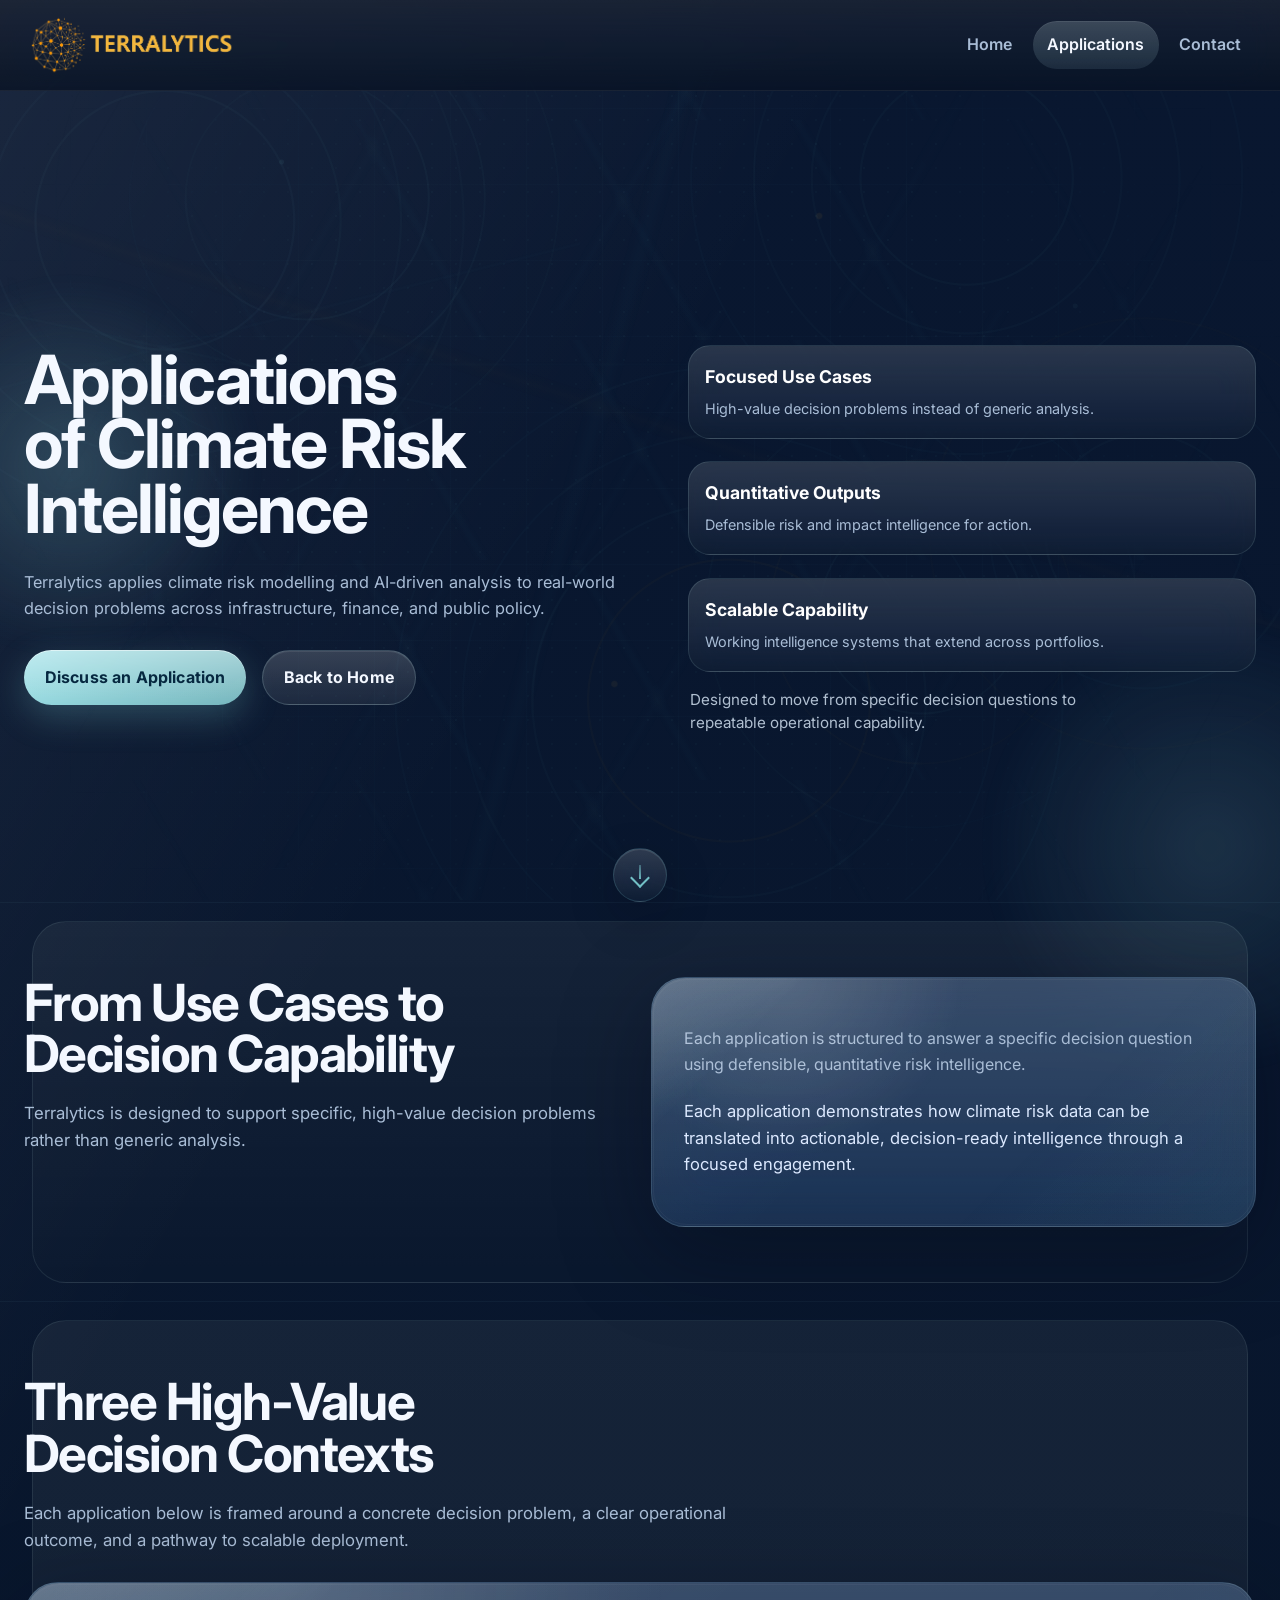
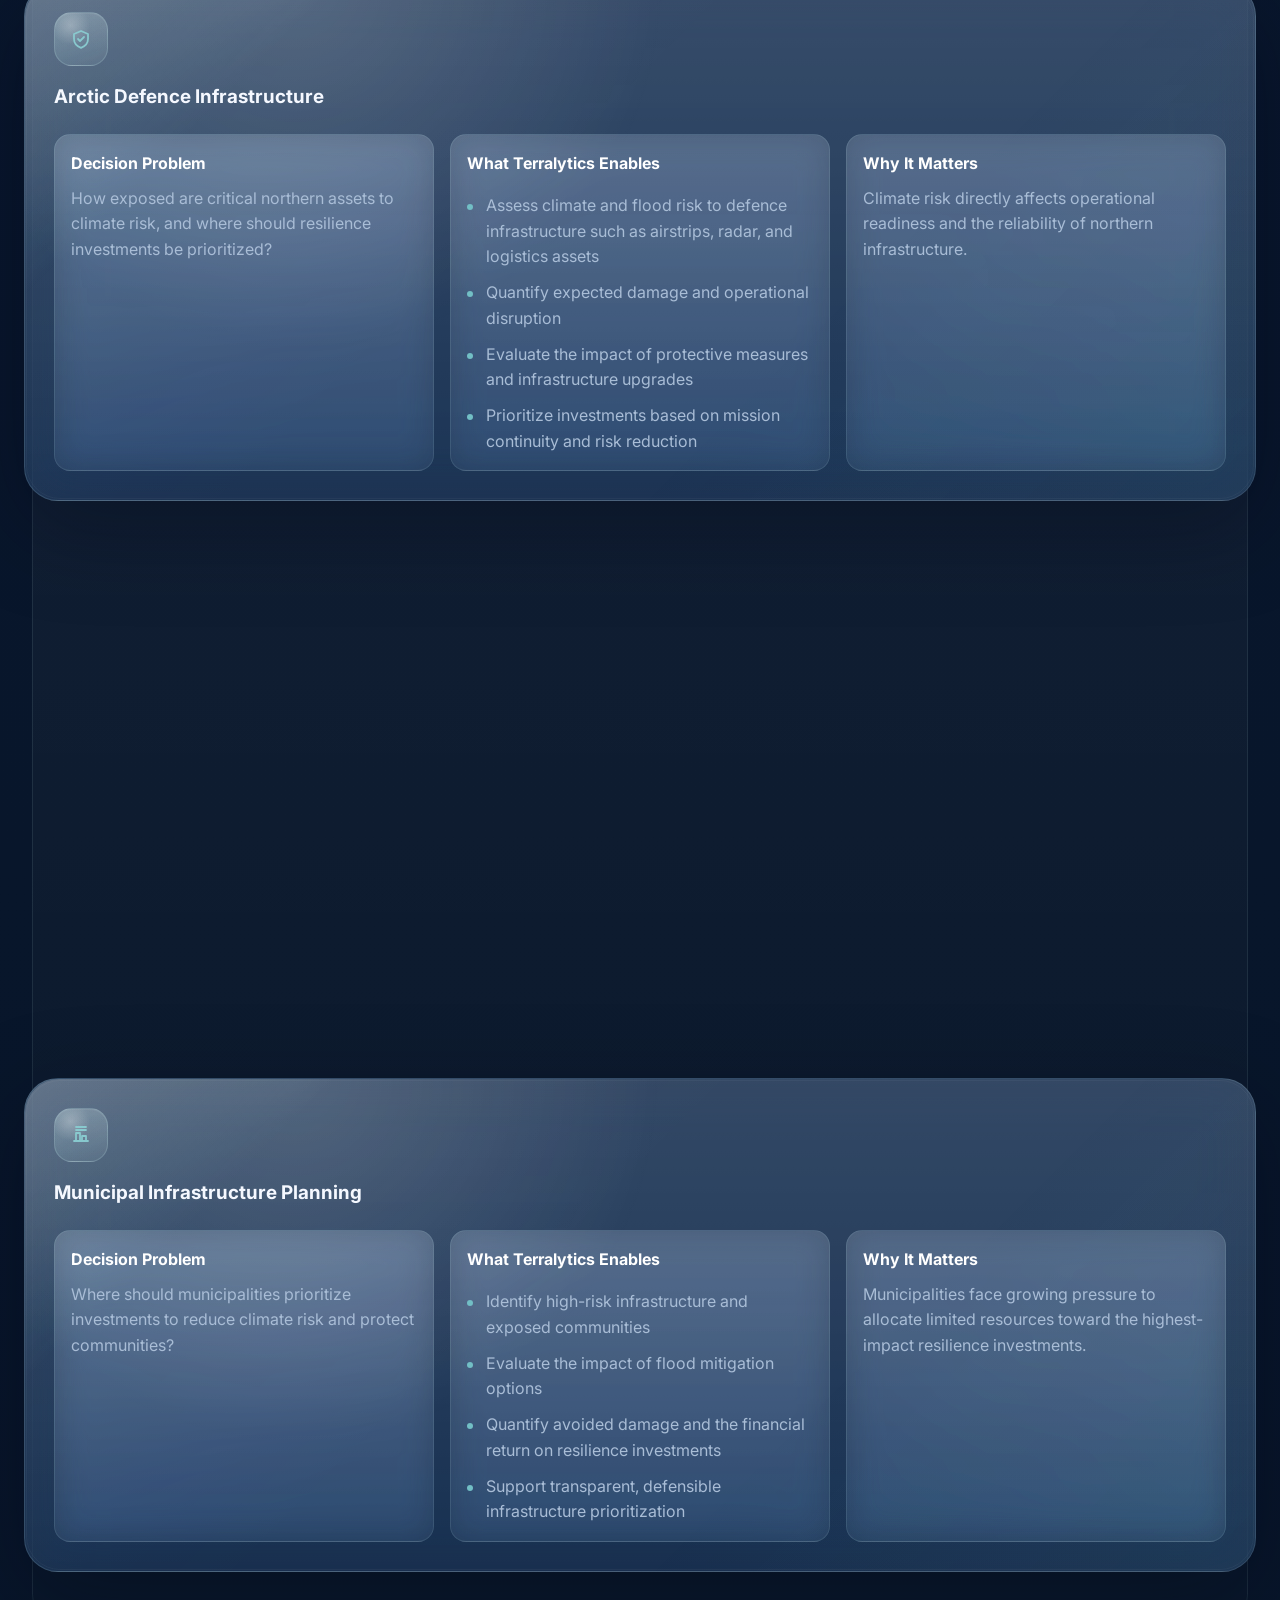
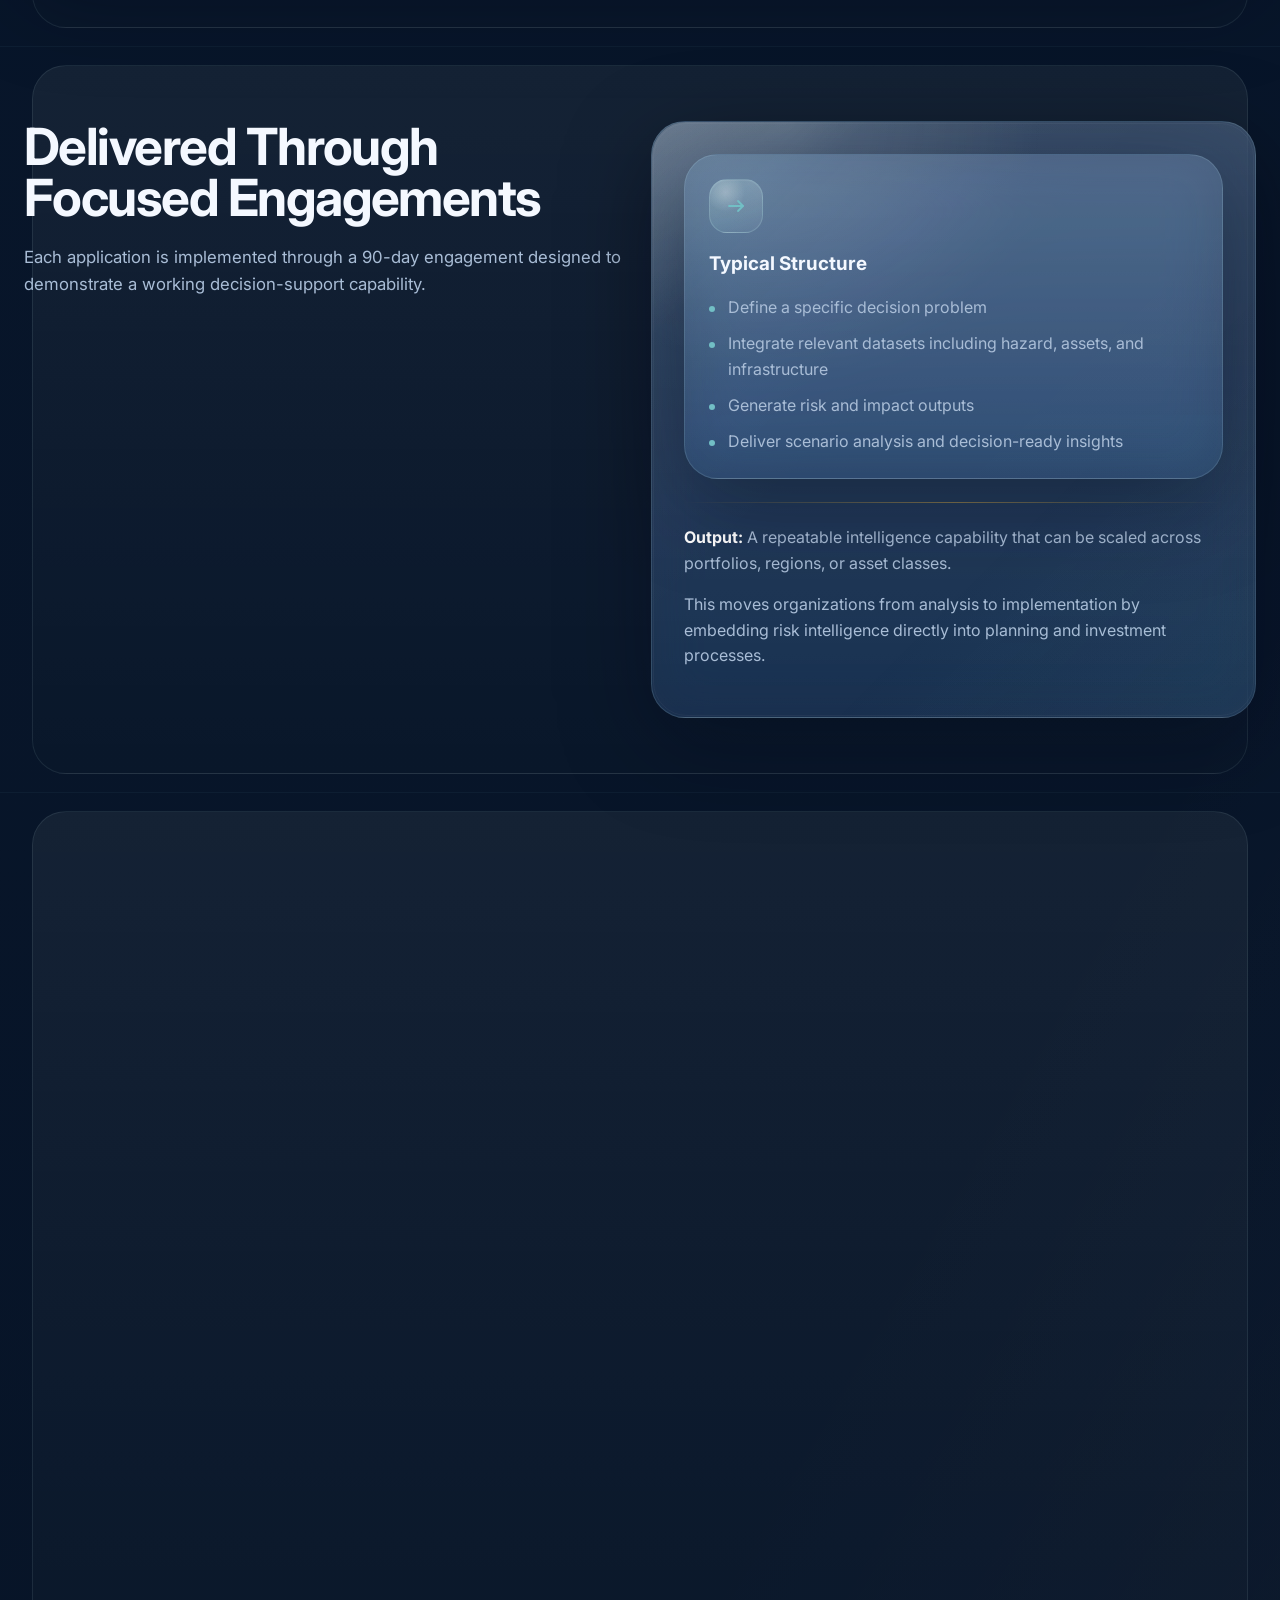
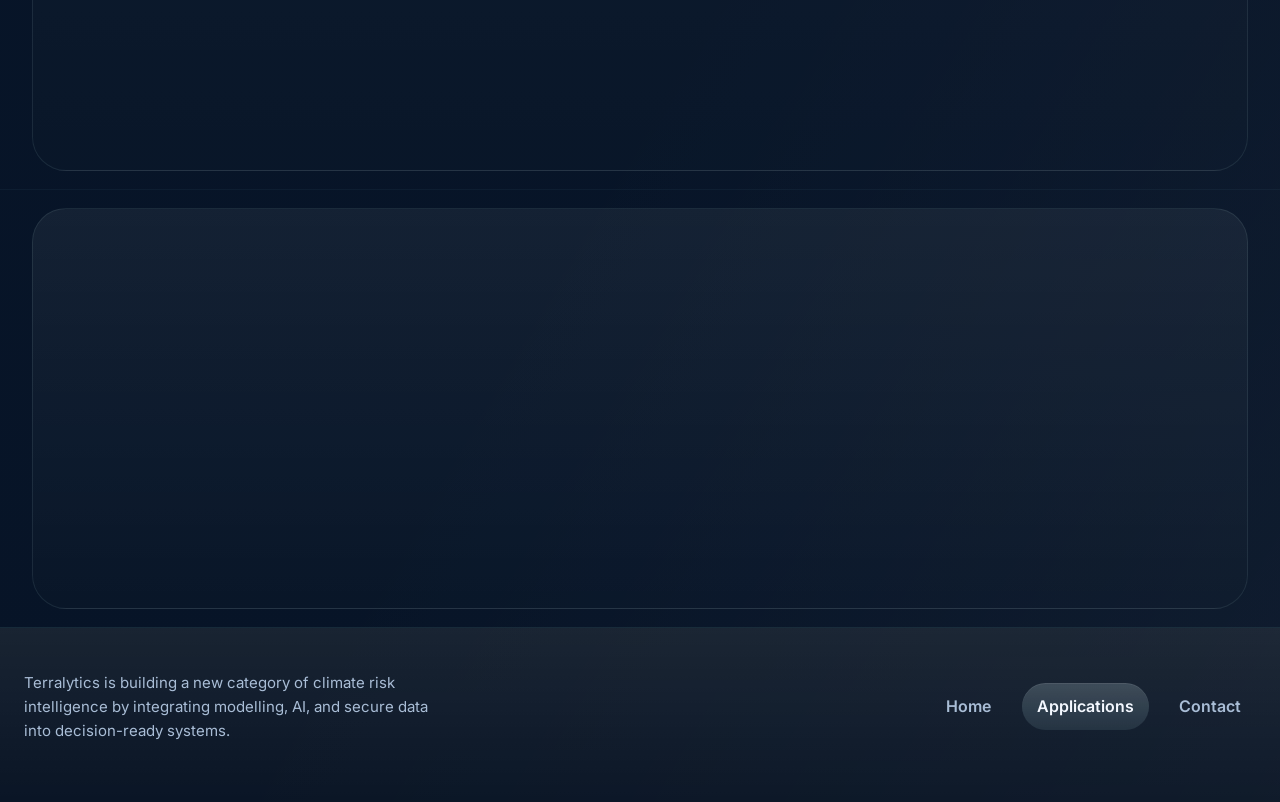
==== commit f0cfd8cd: "updates from feedback 1" ====
--- a/applications.html
+++ b/applications.html
@@ -222,7 +222,7 @@
         <section class="section">
           <div class="container stack-lg">
             <div class="stack-md reveal">
-              <h2 class="section-title wide">Extensible Across Sectors</h2>
+              <h2 class="section-title wide">Designed for Cross-Sector Decision-Making</h2>
               <p class="section-subtitle">
                 The Terralytics platform can be applied wherever climate risk affects financial exposure or
                 operational resilience.
--- a/assets/css/style.css
+++ b/assets/css/style.css
@@ -28,11 +28,13 @@
 
 html {
   scroll-behavior: smooth;
+  overflow-x: clip;
 }
 
 body {
   margin: 0;
   min-width: 320px;
+  overflow-x: clip;
   color: var(--text);
   background:
     radial-gradient(circle at 10% 12%, rgba(155, 235, 240, 0.34), transparent 0 22%),
@@ -192,6 +194,15 @@
   margin: 0 auto;
 }
 
+.container > *,
+.grid-2 > *,
+.grid-3 > *,
+.grid-4 > *,
+.hero-grid > *,
+.contact-cards > * {
+  min-width: 0;
+}
+
 .section {
   position: relative;
   padding: 74px 0;
@@ -202,7 +213,7 @@
 }
 
 .section:first-of-type {
-  padding-top: calc(var(--header-height) + 10px);
+  padding-top: calc(var(--header-height) + 2px);
 }
 
 .section + .section {
@@ -556,10 +567,10 @@
 .hero {
   display: flex;
   align-items: stretch;
-  min-height: min(860px, calc(100svh - 8px));
-  margin-top: calc(var(--header-height) + 22px);
+  min-height: min(790px, calc(100svh - 6px));
+  margin-top: calc(var(--header-height) + 6px);
   padding-top: 0;
-  padding-bottom: 34px;
+  padding-bottom: 24px;
   position: relative;
 }
 
@@ -567,15 +578,15 @@
   display: grid;
   align-items: start;
   grid-template-columns: minmax(0, 1.05fr) minmax(360px, 0.95fr);
-  gap: 2.6rem;
-  min-height: min(760px, calc(100svh - var(--header-height) - 24px));
-  padding-top: 0.35rem;
+  gap: 2.2rem;
+  min-height: min(690px, calc(100svh - var(--header-height) - 12px));
+  padding-top: 0.1rem;
   position: relative;
 }
 
 .hero-copy {
   z-index: 1;
-  padding: 0.15rem 0 2rem;
+  padding: 0 0 1rem;
 }
 
 .home-hero-grid {
@@ -583,13 +594,13 @@
 }
 
 .home-hero-grid .hero-copy {
-  padding-top: 1.2rem;
+  padding-top: 0.35rem;
 }
 
 .hero-copy .section-title {
   max-width: 10ch;
-  font-size: clamp(3rem, 6vw, 5.4rem);
-  line-height: 0.97;
+  font-size: clamp(2.6rem, 5.3vw, 4.85rem);
+  line-height: 0.95;
 }
 
 .hero-mark {
@@ -614,7 +625,7 @@
 }
 
 .hero-signal-stack {
-  padding-top: 3.9rem;
+  padding-top: 2rem;
 }
 
 .hero-visual-stage {
@@ -705,7 +716,7 @@
 .hero-stat-grid {
   position: relative;
   display: grid;
-  gap: 1.15rem;
+  gap: 1.4rem;
   max-width: 620px;
   margin-left: auto;
 }
@@ -715,17 +726,24 @@
 }
 
 .home-hero-grid .hero-signal-stack {
-  padding-top: 7.25rem;
+  padding-top: 5.1rem;
   width: 100%;
 }
 
 .home-hero-grid .hero-stat-grid {
   width: min(100%, 540px);
-  gap: 1rem;
+  gap: 1.4rem;
 }
 
 .hero-signal-card {
   min-height: 0;
+  position: relative;
+  transform: translate3d(0, 0, 0);
+  transition:
+    transform 360ms cubic-bezier(0.22, 1, 0.36, 1),
+    border-color 360ms cubic-bezier(0.22, 1, 0.36, 1),
+    box-shadow 360ms cubic-bezier(0.22, 1, 0.36, 1);
+  will-change: transform;
 }
 
 .applications-hero-visual {
@@ -742,15 +760,16 @@
   width: min(100%, 680px);
   max-width: 620px;
   margin-left: auto;
-  padding: 0.35rem 0;
+  padding: 1.1rem 0 0.35rem;
 }
 
 .applications-bubble-list {
   display: grid;
-  gap: 1.15rem;
+  gap: 1.4rem;
 }
 
 .applications-bubble {
+  position: relative;
   width: 100%;
   min-height: 0;
   padding: 1.3rem 1.45rem 1.35rem;
@@ -758,6 +777,12 @@
   display: flex;
   flex-direction: column;
   justify-content: center;
+  transform: translate3d(0, 0, 0);
+  transition:
+    transform 360ms cubic-bezier(0.22, 1, 0.36, 1),
+    border-color 360ms cubic-bezier(0.22, 1, 0.36, 1),
+    box-shadow 360ms cubic-bezier(0.22, 1, 0.36, 1);
+  will-change: transform;
 }
 
 .applications-bubble:nth-child(1) {
@@ -825,7 +850,7 @@
 
 .hero-lede {
   max-width: 64ch;
-  font-size: 1.12rem;
+  font-size: 1.02rem;
 }
 
 .hero-shell {
@@ -835,7 +860,7 @@
 .scroll-cue {
   position: absolute;
   left: 50%;
-  bottom: 6px;
+  bottom: 0;
   z-index: 3;
   width: 54px;
   height: 54px;
@@ -1160,6 +1185,8 @@
 .feature-card,
 .use-case-card,
 .application-block,
+.hero-signal-card,
+.applications-bubble,
 .contact-card,
 .audience-card,
 .card,
@@ -1192,6 +1219,26 @@
   box-shadow: 0 42px 98px rgba(0, 10, 28, 0.5);
 }
 
+.hero-signal-card:hover,
+.hero-signal-card:focus-visible,
+.hero-signal-card.reveal.is-visible:hover,
+.applications-bubble:hover,
+.applications-bubble:focus-visible,
+.applications-bubble.reveal.is-visible:hover {
+  z-index: 3;
+  transform: translate3d(0, -3px, 0) !important;
+  box-shadow: 0 18px 40px rgba(0, 10, 28, 0.22) !important;
+}
+
+.hero-signal-card:hover,
+.hero-signal-card.reveal.is-visible:hover,
+.applications-bubble:hover,
+.applications-bubble.reveal.is-visible:hover {
+  z-index: 3;
+  transform: translate3d(0, -5px, 0);
+  box-shadow: 0 24px 56px rgba(0, 10, 28, 0.3);
+}
+
 .panel:hover,
 .panel.reveal.is-visible:hover,
 .timeline-step:hover,
@@ -1319,7 +1366,7 @@
   display: flex;
   align-items: center;
   min-height: calc(100svh - 10px);
-  margin-top: calc(var(--header-height) + 22px);
+  margin-top: calc(var(--header-height) + 10px);
   padding-top: 0;
   padding-bottom: 40px;
 }
@@ -1392,7 +1439,23 @@
 .contact-role {
   margin: 0;
   color: #d9e6f8;
-  font-size: 1.05rem;
+  font-size: 1.02rem;
+  line-height: 1.45;
+}
+
+.contact-linkline {
+  margin-top: 0.45rem;
+}
+
+.contact-linkline a {
+  color: var(--primary);
+  font-weight: 700;
+  transition: color var(--transition), opacity var(--transition);
+}
+
+.contact-linkline a:hover,
+.contact-linkline a:focus-visible {
+  color: white;
 }
 
 .contact-bio {
@@ -1437,6 +1500,7 @@
     linear-gradient(180deg, rgba(255, 255, 255, 0.13), rgba(255, 255, 255, 0.03)),
     rgba(255, 255, 255, 0.02);
   border: 1px solid rgba(198, 241, 244, 0.1);
+  overflow-wrap: anywhere;
 }
 
 .contact-meta li::before {
@@ -1595,6 +1659,11 @@
     padding: 60px 0;
   }
 
+  .section:not(.hero):not(.contact-page-intro)::before {
+    inset: 12px 0.6rem;
+    border-radius: 24px;
+  }
+
   .header-inner {
     min-height: var(--header-height);
   }
@@ -1632,7 +1701,7 @@
   .hero,
   .contact-page-intro {
     min-height: auto;
-    margin-top: calc(var(--header-height) + 16px);
+    margin-top: calc(var(--header-height) + 8px);
     padding-top: 0;
     padding-bottom: 28px;
   }
@@ -1651,6 +1720,26 @@
 
   .hero-grid {
     min-height: auto;
+  }
+
+  .hero-copy .section-title,
+  .section-title,
+  .hero-lede,
+  .section-subtitle,
+  .copy,
+  .highlight-line,
+  .hero-stat strong,
+  .hero-stat span,
+  .applications-bubble strong,
+  .applications-bubble span,
+  .contact-card h3,
+  .contact-bio,
+  .application-block h3,
+  .application-meta p,
+  .application-meta li,
+  .contact-meta li {
+    overflow-wrap: anywhere;
+    word-break: normal;
   }
 
   .applications-bubble,
@@ -1693,8 +1782,13 @@
     grid-template-columns: 1fr;
   }
 
+  .profile {
+    justify-items: start;
+  }
+
   .contact-meta {
     grid-template-columns: 1fr;
+    max-width: 100%;
   }
 
   .avatar-photo {
